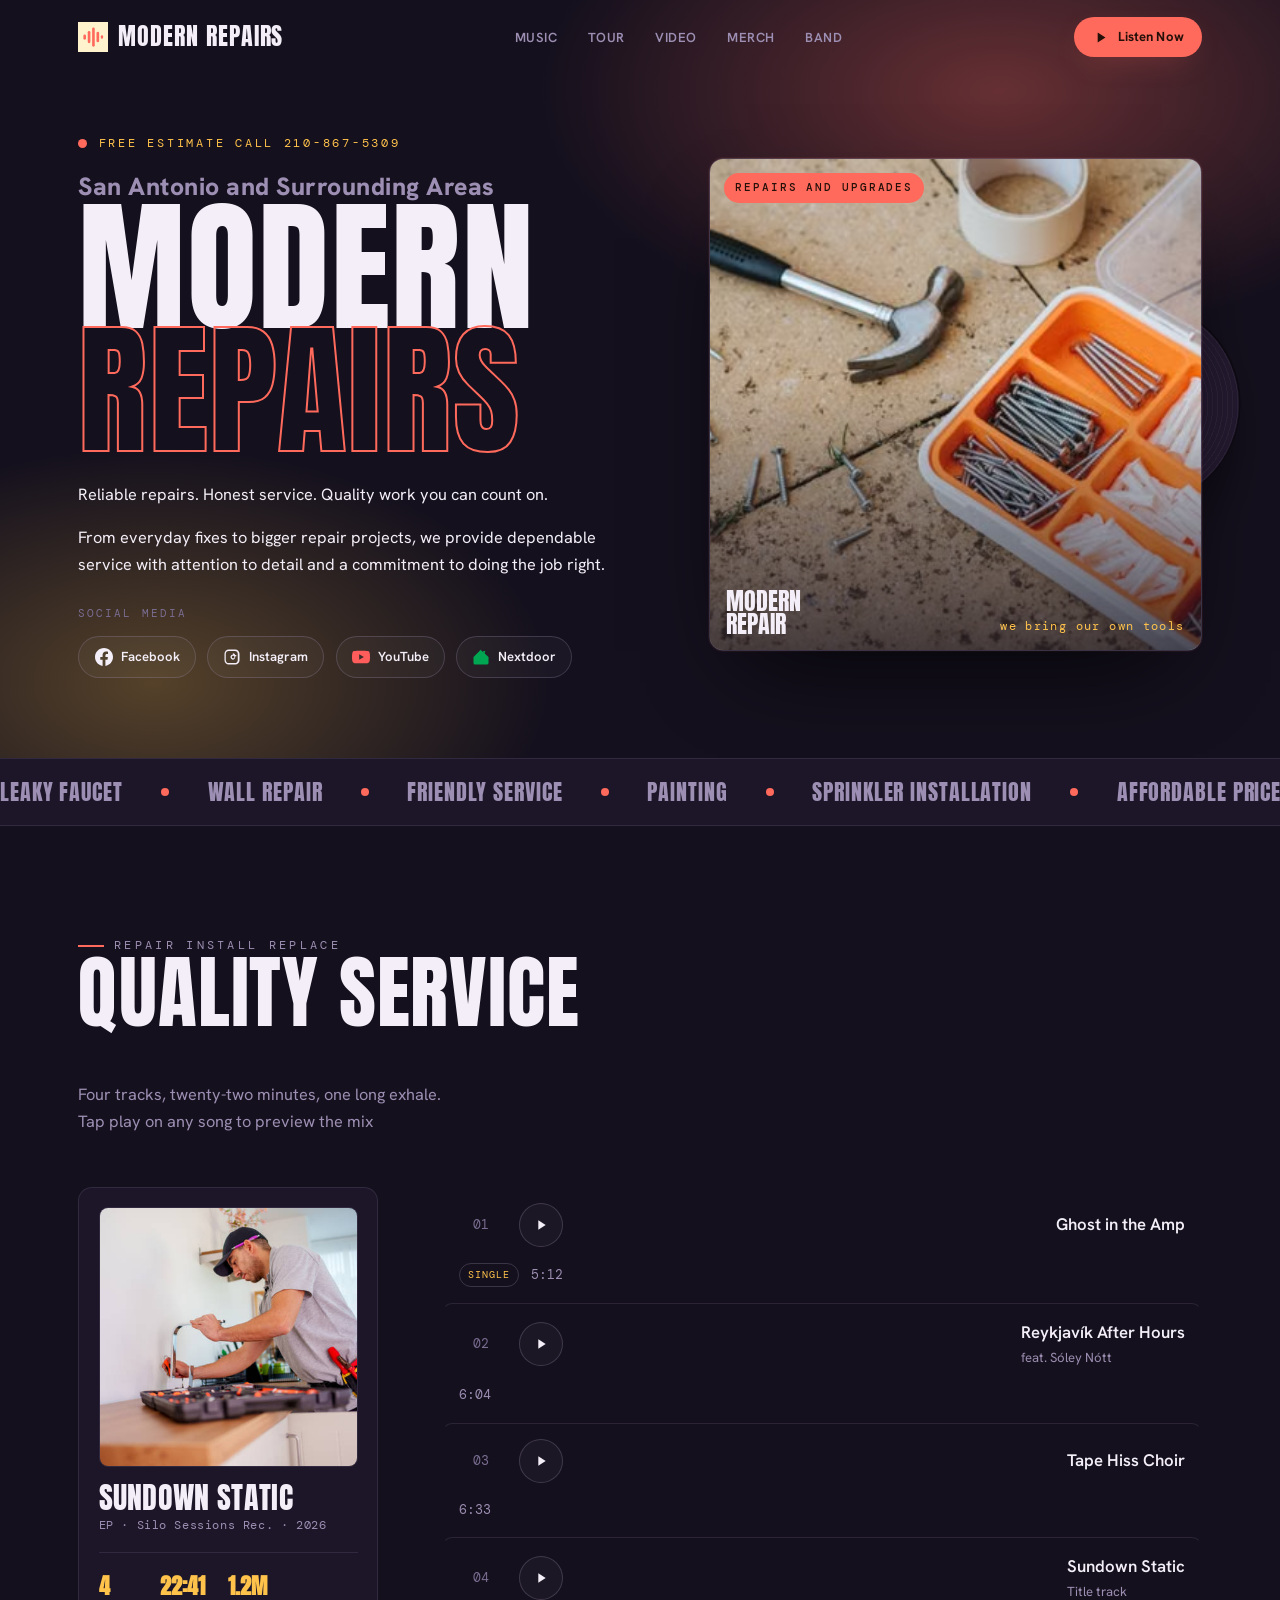
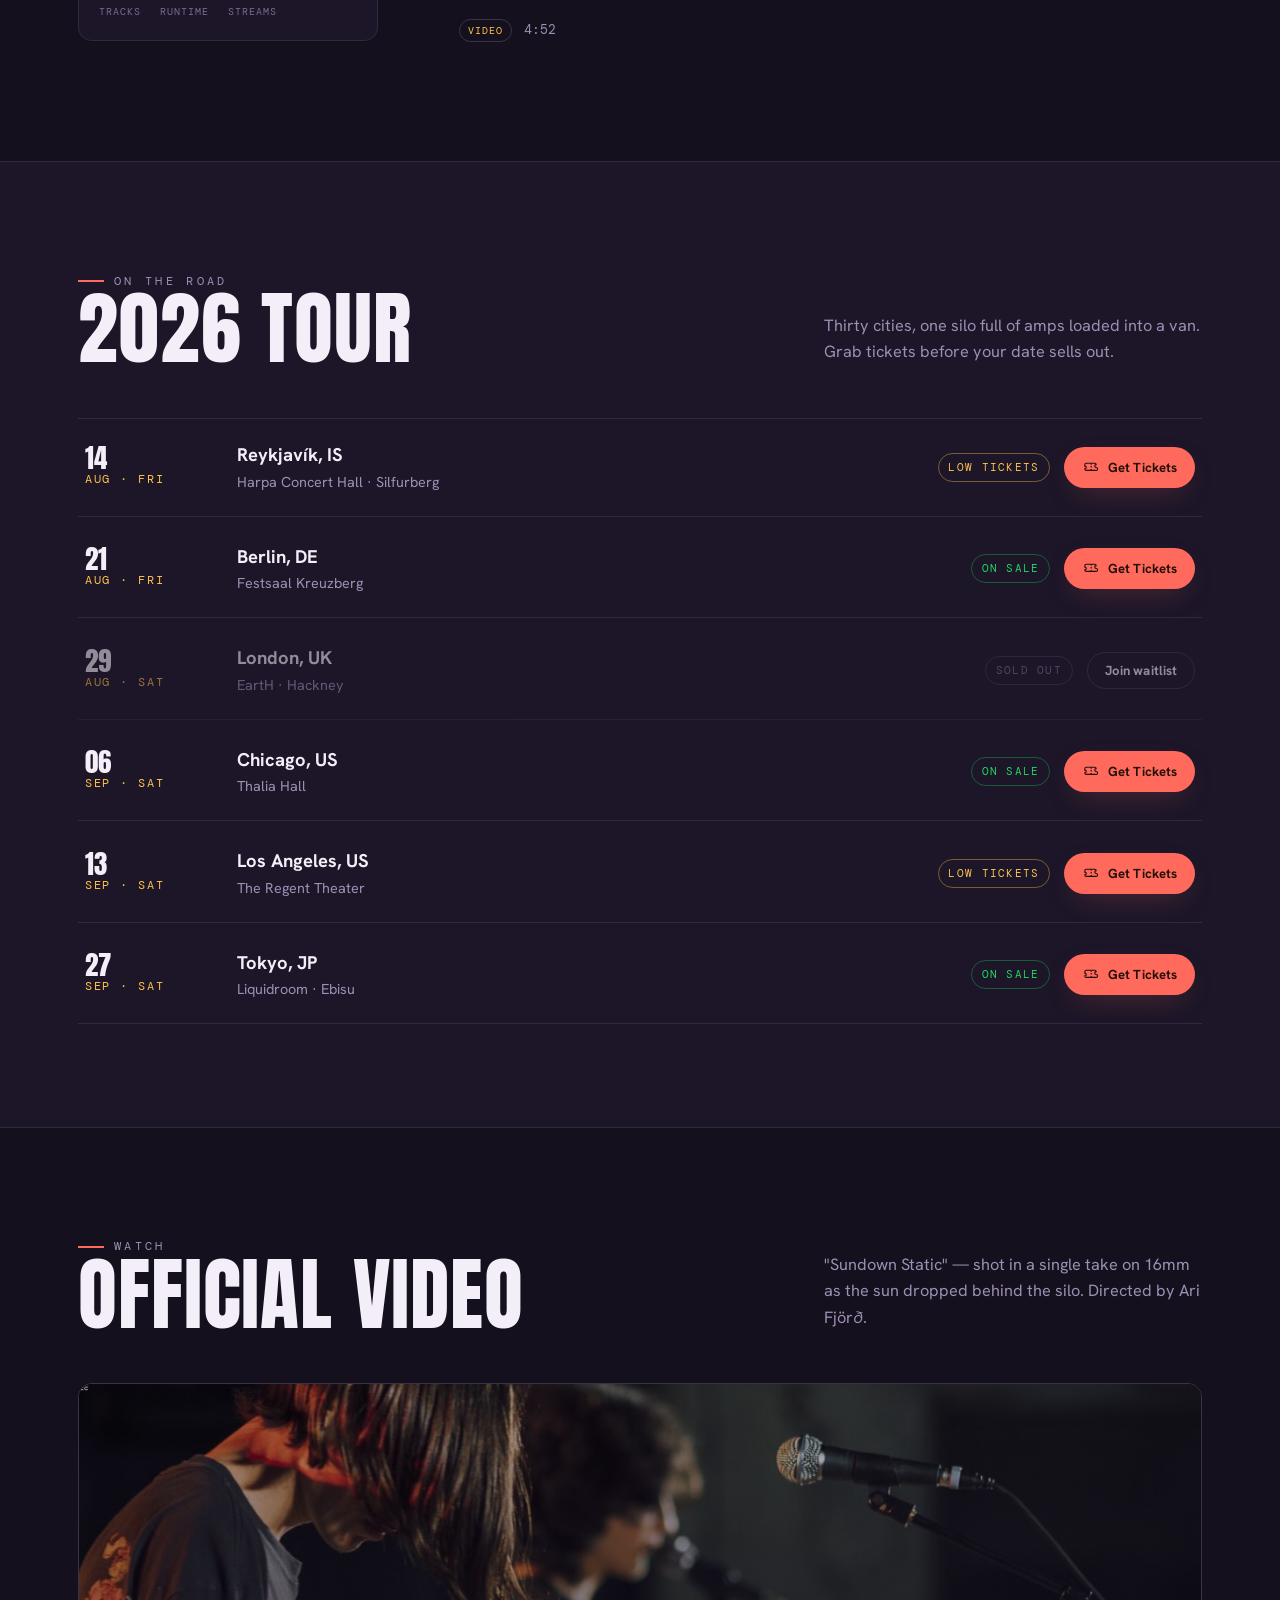
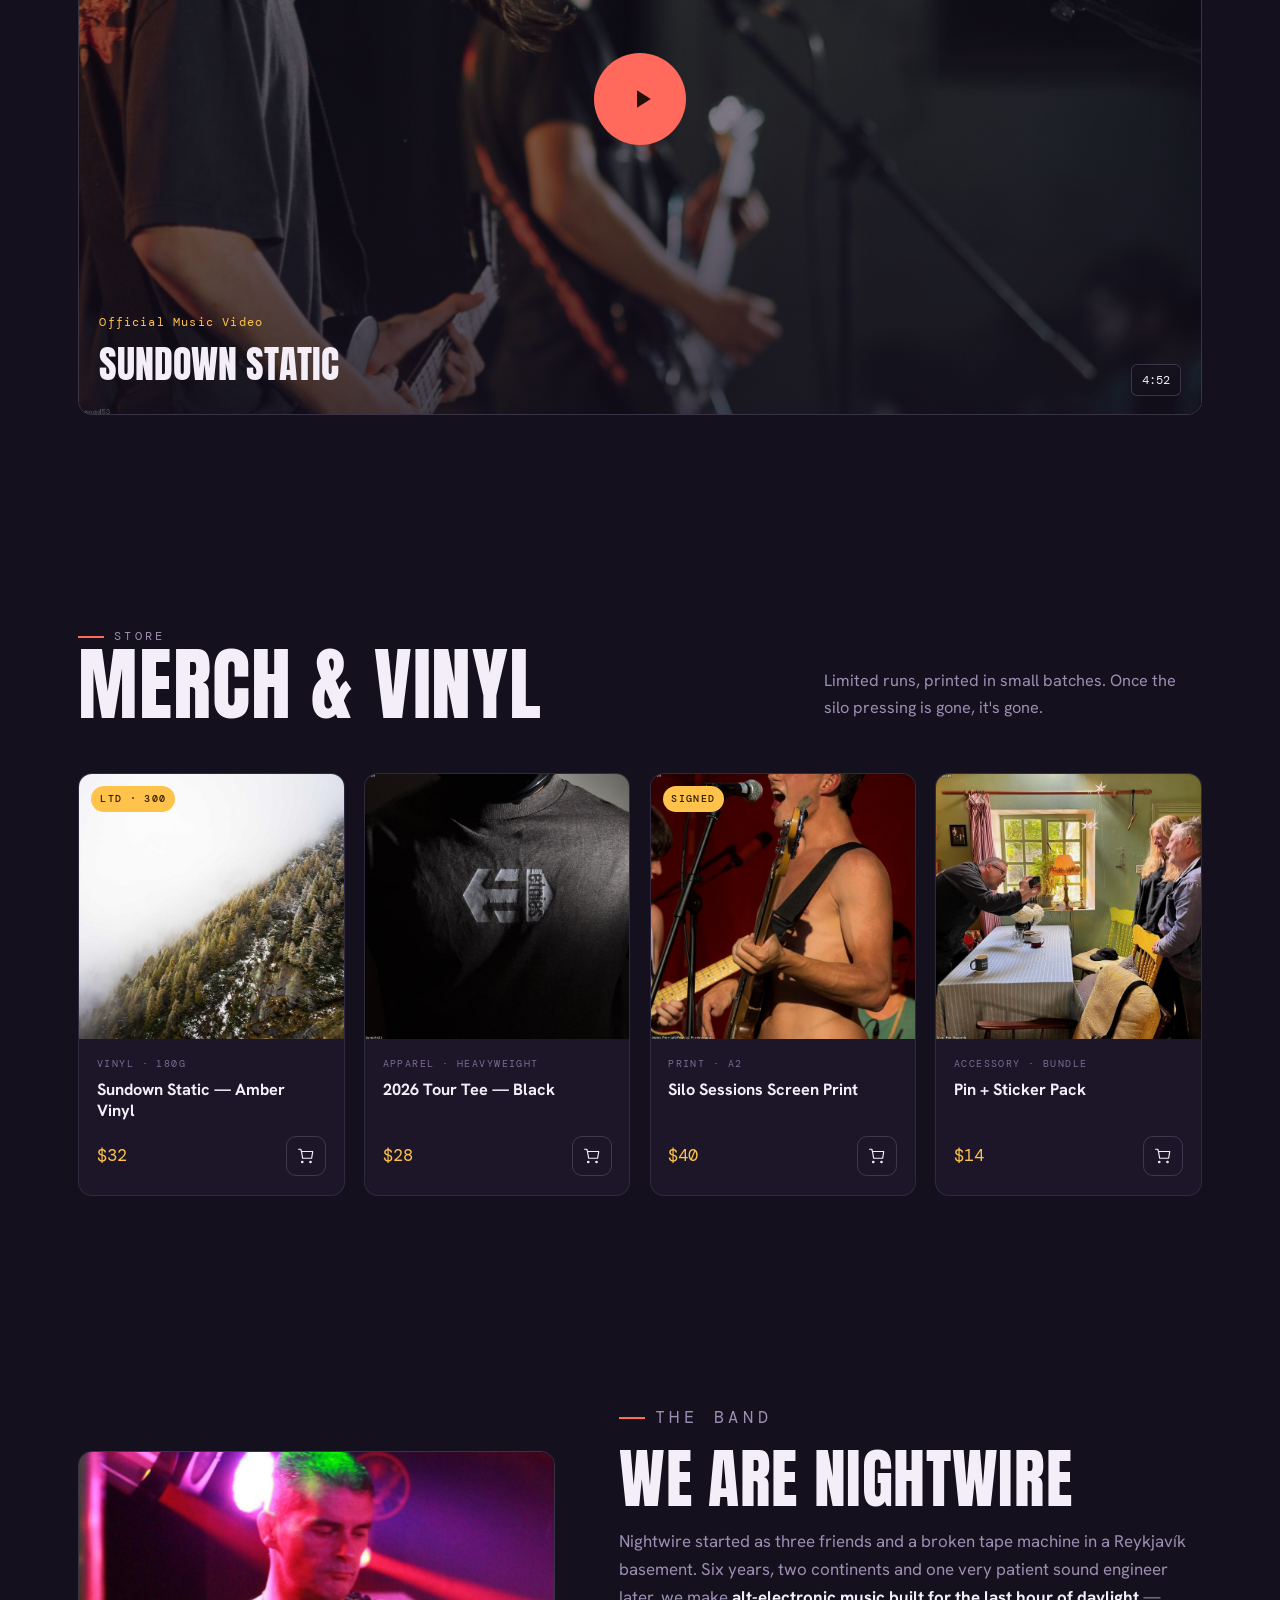
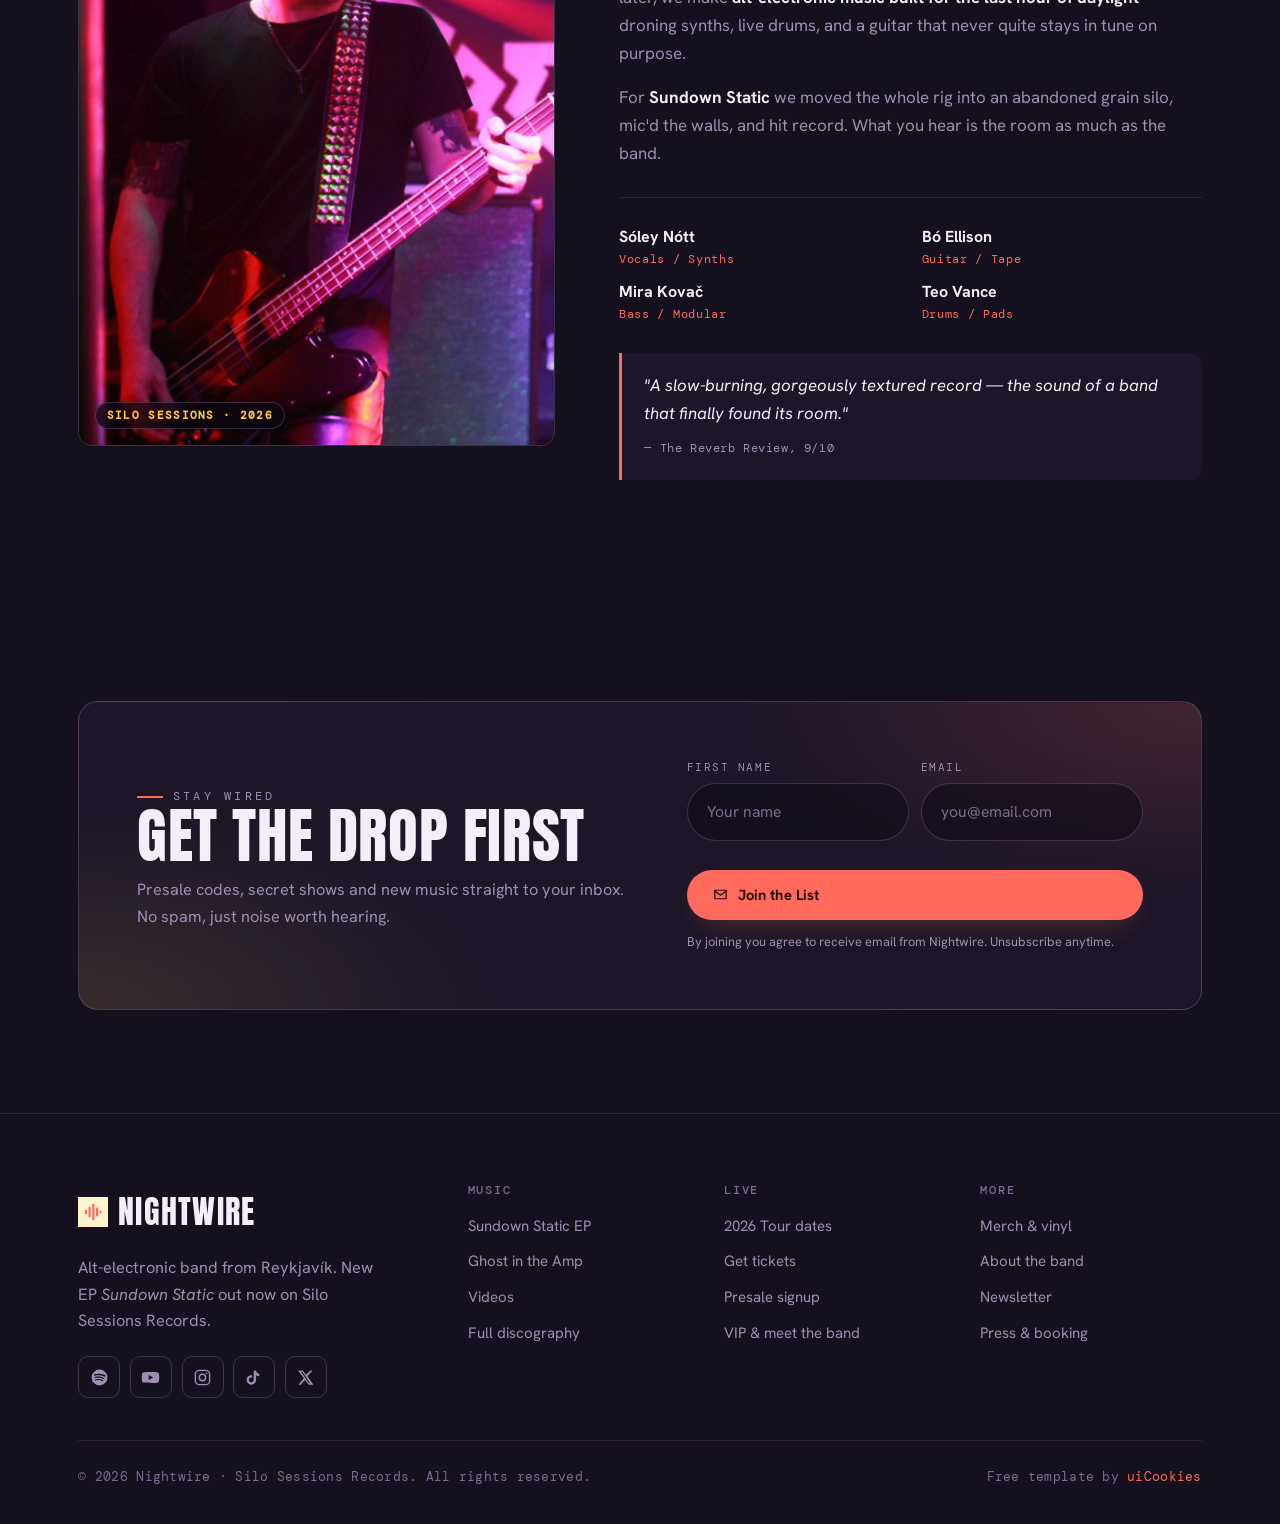
==== site2/index.html @ e7ba1b79 "update1" ====
<!DOCTYPE html>
<html lang="en">
<head>

<!-- Google tag (gtag.js) -->
<script async src="https://www.googletagmanager.com/gtag/js?id=G-JLEEX858J9"></script>
<script>
  window.dataLayer = window.dataLayer || [];
  function gtag(){dataLayer.push(arguments);}
  gtag('js', new Date());

  gtag('config', 'G-JLEEX858J9');
</script>

  <meta charset="UTF-8">
  <meta name="viewport" content="width=device-width, initial-scale=1.0">
  <title>Modern Repairs</title>
  <meta name="description" content="Amplify is the official site of alt-electronic band Nightwire — new single Sundown Static out now, 2026 world tour dates, music videos, vinyl and merch.">

  <!-- Google Fonts: Anton (poster display) + Hanken Grotesk (body) + DM Mono (tracklist) -->
  <link rel="preconnect" href="https://fonts.googleapis.com">
  <link rel="preconnect" href="https://fonts.gstatic.com" crossorigin>
  <link href="https://fonts.googleapis.com/css2?family=Anton&family=DM+Mono:wght@400;500&family=Hanken+Grotesk:wght@400;500;600;700;800&display=swap" rel="stylesheet">

  <link rel="stylesheet" href="css/vendor/bootstrap.min.css">
  <link rel="stylesheet" href="css/style.css">
</head>
<body>

  <a class="skip-link" href="#main">Skip to content</a>

  <!-- ============================================================ HEADER -->
  <header class="site-header" id="top">
    <div class="wrap">
      <nav class="nav" aria-label="Primary">
        <a class="brand" href="#top" aria-label="Amplify — Nightwire home">
          <svg class="mark" viewBox="0 0 24 24" fill="none" aria-hidden="true">
            <rect x="1"  y="9"  width="3" height="6"  rx="1.5" fill="currentColor"/>
            <rect x="6"  y="5"  width="3" height="14" rx="1.5" fill="currentColor"/>
            <rect x="11" y="1"  width="3" height="22" rx="1.5" fill="currentColor"/>
            <rect x="16" y="6"  width="3" height="12" rx="1.5" fill="currentColor"/>
            <rect x="21" y="10" width="2.5" height="4" rx="1.25" fill="currentColor"/>
          </svg>
          Modern Repairs
        </a>

        <button class="nav-toggle" id="navToggle" aria-label="Toggle menu" aria-expanded="false" aria-controls="navPanel">
          <svg class="ic-open" viewBox="0 0 24 24" fill="none" aria-hidden="true"><path d="M3 6h18M3 12h18M3 18h18" stroke="currentColor" stroke-width="2" stroke-linecap="round"/></svg>
          <svg class="ic-close" viewBox="0 0 24 24" fill="none" aria-hidden="true"><path d="M5 5l14 14M19 5L5 19" stroke="currentColor" stroke-width="2" stroke-linecap="round"/></svg>
        </button>

        <div class="nav-panel" id="navPanel">
          <ul class="nav-links">
            <li><a href="#music">Music</a></li>
            <li><a href="#tour">Tour</a></li>
            <li><a href="#video">Video</a></li>
            <li><a href="#merch">Merch</a></li>
            <li><a href="#about">Band</a></li>
          </ul>
          <div class="nav-cta">
            <a class="btn-amp btn-sm" href="#music">
              <svg viewBox="0 0 24 24" fill="none" aria-hidden="true"><path d="M8 5v14l11-7z" fill="currentColor"/></svg>
              Listen Now
            </a>
          </div>
        </div>
      </nav>
    </div>
  </header>

  <main id="main">

    <!-- ============================================================ HERO -->
    <section class="hero" aria-labelledby="hero-h1">
      <div class="wrap">
        <div class="hero-grid">
          <div class="hero-copy">
            <p class="hero-tag"><span class="pulse" aria-hidden="true"></span>free estimate call 210-867-5309</p>
            <h1 id="hero-h1">
              <span class="thin">San Antonio and Surrounding Areas</span>
              Modern <em>Repairs</em>
            </h1>
            <p class="hero-lede">
              
            <p>Reliable repairs. Honest service. Quality work you can count on.</p>
            <P>From everyday fixes to bigger repair projects, we provide dependable service with attention to detail and a commitment to doing the job right.</P>
            <div class="stream-row">
              <span class="stream-label">Social Media</span>
              <a class="stream" href="https://facebook.com" aria-label="Visit our Facebook page">
                <svg class="s-facebook" viewBox="0 0 24 24" fill="currentColor" aria-hidden="true"><path d="M24 12.073c0-6.627-5.373-12-12-12s-12 5.373-12 12c0 5.99 4.388 10.954 10.125 11.854v-8.385H7.078v-3.47h3.047V9.43c0-3.007 1.792-4.669 4.533-4.669 1.312 0 2.686.235 2.686.235v2.953H15.83c-1.491 0-1.956.925-1.956 1.874v2.25h3.328l-.532 3.47h-2.796v8.385C19.612 23.027 24 18.062 24 12.073z"/></svg>
                Facebook
              </a>
              <a class="stream" href="https://instagram.com" aria-label="Visit our Instagram profile">
                <svg class="s-instagram" viewBox="0 0 24 24" fill="currentColor" aria-hidden="true"><path d="M7.8 2h8.4C19.4 2 22 4.6 22 7.8v8.4c0 3.2-2.6 5.8-5.8 5.8H7.8C4.6 22 2 19.4 2 16.2V7.8C2 4.6 4.6 2 7.8 2m-.3 2c-2.1 0-3.8 1.7-3.8 3.8v8.4c0 2.1 1.7 3.8 3.8 3.8h8.4c2.1 0 3.8-1.7 3.8-3.8V7.8c0-2.1-1.7-3.8-3.8-3.8H7.5m5.5 3c1.9 0 3.5 1.6 3.5 3.5S15.4 15.5 13.5 15.5 10 13.9 10 12s1.6-3.5 3.5-3.5m0 1.8c-.9 0-1.7.8-1.7 1.7s.8 1.7 1.7 1.7 1.7-.8 1.7-1.7-.8-1.7-1.7-1.7m3.6-1c.5 0 .9.4.9.9s-.4.9-.9.9-.9-.4-.9-.9.4-.9.9-.9z"/></svg>
                Instagram
              </a>
              <a class="stream" href="https://youtube.com" aria-label="Visit our YouTube channel">
                <svg class="s-youtube" viewBox="0 0 24 24" fill="currentColor" aria-hidden="true"><path d="M23.498 6.186a3.016 3.016 0 0 0-2.122-2.136C19.505 3.545 12 3.545 12 3.545s-7.505 0-9.377.505A3.017 3.017 0 0 0 .502 6.186C0 8.07 0 12 0 12s0 3.93.502 5.814a3.016 3.016 0 0 0 2.122 2.136c1.871.505 9.376.505 9.376.505s7.505 0 9.377-.505a3.015 3.015 0 0 0 2.122-2.136C24 15.93 24 12 24 12s0-3.93-.502-5.814zM9.545 15.568V8.432L15.818 12l-6.273 3.568z"/></svg>
                YouTube
              </a>
              <a class="stream" href="https://www.nextdoor.com" aria-label="Visit our Nextdoor page">
                <svg class="s-nextdoor" viewBox="0 0 24 24" fill="#00A651" aria-hidden="true"><path d="M3 13v7a2 2 0 0 0 2 2h14a2 2 0 0 0 2-2v-7l-9-7-9 7zm9-11L2 12v8a2 2 0 0 0 2 2h16a2 2 0 0 0 2-2v-8l-10-9z"/><rect x="15" y="5" width="2" height="4" fill="#00A651"/><rect x="15" y="4" width="2.5" height="1.5" fill="#00A651"/></svg>
                Nextdoor
              </a>
            </div>
          </div>

          <div class="hero-art reveal">
            <div class="vinyl" aria-hidden="true"></div>
            <figure class="cover" style="margin:0">
              <span class="cover-badge">Repairs and Upgrades</span>
              
              <img src="img/img1.avif" alt="image1">
              
              <!--
              <img src="img/album.jpg" alt="Sundown Static EP cover — a grainy long-exposure of stage lights bleeding into dusk">
              -->
              <figcaption class="cover-meta">
                <span class="ct">Modern<br>Repair</span>
                <span class="cn">we bring our own tools</span>
              </figcaption>
            </figure>
          </div>
        </div>
      </div>
    </section>

    <!-- ============================================================ MARQUEE -->
    <div class="marquee" aria-hidden="true">
      <div class="marquee-track">
        <span>Leaky Faucet</span><span>Wall Repair</span><span>Friendly Service</span><span>Painting</span><span>Sprinkler Installation</span><span>Affordable Prices</span><span>Toilet Replacement</span><span>Washer & Drier Installation</span><span>Window Replacement</span><span>Driveway Powerwash</span>
        <span>Leaky Faucet</span><span>Wall Repair</span><span>Friendly Service</span><span>Painting</span><span>Sprinkler Installation</span><span>Affordable Prices</span><span>Toilet Replacement</span><span>Washer & Drier Installation</span><span>Window Replacement</span><span>Driveway Powerwash</span>
      </div>
    </div>

    <!-- ============================================================ MUSIC / TRACKLIST -->
    <section class="section" id="music" aria-labelledby="music-h2">
      <div class="wrap">
        <div class="sec-head reveal">
          <div>
            <p class="eyebrow">repair install replace </p>
            <h2 id="music-h2">quality service</h2>
          </div>
        </div>
        <div class="sec-head reveal">
          <p>Four tracks, twenty-two minutes, one long exhale. Tap play on any song to preview the mix</p>
        </div>

        <div class="tracks-layout">
          <aside class="record-card reveal">
            <div class="rc-cover">
              <img src="img/hm_01.jpg" alt="Sundown Static EP artwork">
            </div>
            <div class="rc-body">
              <h3>Sundown Static</h3>
              <p class="rc-meta">EP · Silo Sessions Rec. · 2026</p>
            </div>
            <div class="rc-stats">
              <div><b>4</b><small>Tracks</small></div>
              <div><b>22:41</b><small>Runtime</small></div>
              <div><b>1.2M</b><small>Streams</small></div>
            </div>
          </aside>

          <ol class="tracklist reveal d1" aria-label="Sundown Static tracklist">
            <li class="track" data-track>
              <span class="track-lead">
                <span class="track-index">01</span>
                <span class="eq" aria-hidden="true"><span></span><span></span><span></span><span></span></span>
              </span>
              <button class="track-play" aria-label="Play Ghost in the Amp" aria-pressed="false">
                <svg class="ic-play" viewBox="0 0 24 24" fill="none" aria-hidden="true"><path d="M8 5v14l11-7z" fill="currentColor"/></svg>
                <svg class="ic-pause" viewBox="0 0 24 24" fill="none" aria-hidden="true"><rect x="6" y="5" width="4" height="14" rx="1" fill="currentColor"/><rect x="14" y="5" width="4" height="14" rx="1" fill="currentColor"/></svg>
              </button>
              <span class="track-title">Ghost in the Amp</span>
              <span class="track-time"><span class="tag">Single</span> 5:12</span>
            </li>

            <li class="track" data-track>
              <span class="track-lead">
                <span class="track-index">02</span>
                <span class="eq" aria-hidden="true"><span></span><span></span><span></span><span></span></span>
              </span>
              <button class="track-play" aria-label="Play Reykjavík After Hours" aria-pressed="false">
                <svg class="ic-play" viewBox="0 0 24 24" fill="none" aria-hidden="true"><path d="M8 5v14l11-7z" fill="currentColor"/></svg>
                <svg class="ic-pause" viewBox="0 0 24 24" fill="none" aria-hidden="true"><rect x="6" y="5" width="4" height="14" rx="1" fill="currentColor"/><rect x="14" y="5" width="4" height="14" rx="1" fill="currentColor"/></svg>
              </button>
              <span class="track-title">Reykjavík After Hours <small>feat. Sóley Nótt</small></span>
              <span class="track-time">6:04</span>
            </li>

            <li class="track" data-track>
              <span class="track-lead">
                <span class="track-index">03</span>
                <span class="eq" aria-hidden="true"><span></span><span></span><span></span><span></span></span>
              </span>
              <button class="track-play" aria-label="Play Tape Hiss Choir" aria-pressed="false">
                <svg class="ic-play" viewBox="0 0 24 24" fill="none" aria-hidden="true"><path d="M8 5v14l11-7z" fill="currentColor"/></svg>
                <svg class="ic-pause" viewBox="0 0 24 24" fill="none" aria-hidden="true"><rect x="6" y="5" width="4" height="14" rx="1" fill="currentColor"/><rect x="14" y="5" width="4" height="14" rx="1" fill="currentColor"/></svg>
              </button>
              <span class="track-title">Tape Hiss Choir</span>
              <span class="track-time">6:33</span>
            </li>

            <li class="track" data-track>
              <span class="track-lead">
                <span class="track-index">04</span>
                <span class="eq" aria-hidden="true"><span></span><span></span><span></span><span></span></span>
              </span>
              <button class="track-play" aria-label="Play Sundown Static, title track" aria-pressed="false">
                <svg class="ic-play" viewBox="0 0 24 24" fill="none" aria-hidden="true"><path d="M8 5v14l11-7z" fill="currentColor"/></svg>
                <svg class="ic-pause" viewBox="0 0 24 24" fill="none" aria-hidden="true"><rect x="6" y="5" width="4" height="14" rx="1" fill="currentColor"/><rect x="14" y="5" width="4" height="14" rx="1" fill="currentColor"/></svg>
              </button>
              <span class="track-title">Sundown Static <small>Title track</small></span>
              <span class="track-time"><span class="tag">Video</span> 4:52</span>
            </li>
          </ol>
        </div>
      </div>
    </section>

    <!-- ============================================================ TOUR -->
    <section class="section tour" id="tour" aria-labelledby="tour-h2">
      <div class="wrap">
        <div class="sec-head reveal">
          <div>
            <p class="eyebrow">On the road</p>
            <h2 id="tour-h2">2026 Tour</h2>
          </div>
          <p>Thirty cities, one silo full of amps loaded into a van. Grab tickets before your date sells out.</p>
        </div>

        <div class="tour-list reveal d1">
          <div class="tour-row">
            <div class="tour-date"><span class="d-day">14</span><span class="d-mo">Aug · Fri</span></div>
            <div class="tour-place"><div class="p-city">Reykjavík, IS</div><div class="p-venue">Harpa Concert Hall · Silfurberg</div></div>
            <div class="tour-cta"><span class="tour-status low">Low tickets</span><a class="btn-amp btn-sm" href="#tour"><svg viewBox="0 0 24 24" fill="none" aria-hidden="true"><path d="M4 8a2 2 0 012-2h12a2 2 0 012 2 2 2 0 000 4 2 2 0 010 4H6a2 2 0 01-2-2 2 2 0 000-4z" stroke="currentColor" stroke-width="1.6"/><path d="M13 6v12" stroke="currentColor" stroke-width="1.6" stroke-dasharray="2 2"/></svg>Get Tickets</a></div>
          </div>

          <div class="tour-row">
            <div class="tour-date"><span class="d-day">21</span><span class="d-mo">Aug · Fri</span></div>
            <div class="tour-place"><div class="p-city">Berlin, DE</div><div class="p-venue">Festsaal Kreuzberg</div></div>
            <div class="tour-cta"><span class="tour-status onsale">On sale</span><a class="btn-amp btn-sm" href="#tour"><svg viewBox="0 0 24 24" fill="none" aria-hidden="true"><path d="M4 8a2 2 0 012-2h12a2 2 0 012 2 2 2 0 000 4 2 2 0 010 4H6a2 2 0 01-2-2 2 2 0 000-4z" stroke="currentColor" stroke-width="1.6"/><path d="M13 6v12" stroke="currentColor" stroke-width="1.6" stroke-dasharray="2 2"/></svg>Get Tickets</a></div>
          </div>

          <div class="tour-row is-sold">
            <div class="tour-date"><span class="d-day">29</span><span class="d-mo">Aug · Sat</span></div>
            <div class="tour-place"><div class="p-city">London, UK</div><div class="p-venue">EartH · Hackney</div></div>
            <div class="tour-cta"><span class="tour-status sold">Sold out</span><a class="btn-ghost btn-amp btn-sm" href="#signup">Join waitlist</a></div>
          </div>

          <div class="tour-row">
            <div class="tour-date"><span class="d-day">06</span><span class="d-mo">Sep · Sat</span></div>
            <div class="tour-place"><div class="p-city">Chicago, US</div><div class="p-venue">Thalia Hall</div></div>
            <div class="tour-cta"><span class="tour-status onsale">On sale</span><a class="btn-amp btn-sm" href="#tour"><svg viewBox="0 0 24 24" fill="none" aria-hidden="true"><path d="M4 8a2 2 0 012-2h12a2 2 0 012 2 2 2 0 000 4 2 2 0 010 4H6a2 2 0 01-2-2 2 2 0 000-4z" stroke="currentColor" stroke-width="1.6"/><path d="M13 6v12" stroke="currentColor" stroke-width="1.6" stroke-dasharray="2 2"/></svg>Get Tickets</a></div>
          </div>

          <div class="tour-row">
            <div class="tour-date"><span class="d-day">13</span><span class="d-mo">Sep · Sat</span></div>
            <div class="tour-place"><div class="p-city">Los Angeles, US</div><div class="p-venue">The Regent Theater</div></div>
            <div class="tour-cta"><span class="tour-status low">Low tickets</span><a class="btn-amp btn-sm" href="#tour"><svg viewBox="0 0 24 24" fill="none" aria-hidden="true"><path d="M4 8a2 2 0 012-2h12a2 2 0 012 2 2 2 0 000 4 2 2 0 010 4H6a2 2 0 01-2-2 2 2 0 000-4z" stroke="currentColor" stroke-width="1.6"/><path d="M13 6v12" stroke="currentColor" stroke-width="1.6" stroke-dasharray="2 2"/></svg>Get Tickets</a></div>
          </div>

          <div class="tour-row">
            <div class="tour-date"><span class="d-day">27</span><span class="d-mo">Sep · Sat</span></div>
            <div class="tour-place"><div class="p-city">Tokyo, JP</div><div class="p-venue">Liquidroom · Ebisu</div></div>
            <div class="tour-cta"><span class="tour-status onsale">On sale</span><a class="btn-amp btn-sm" href="#tour"><svg viewBox="0 0 24 24" fill="none" aria-hidden="true"><path d="M4 8a2 2 0 012-2h12a2 2 0 012 2 2 2 0 000 4 2 2 0 010 4H6a2 2 0 01-2-2 2 2 0 000-4z" stroke="currentColor" stroke-width="1.6"/><path d="M13 6v12" stroke="currentColor" stroke-width="1.6" stroke-dasharray="2 2"/></svg>Get Tickets</a></div>
          </div>
        </div>
      </div>
    </section>

    <!-- ============================================================ VIDEO -->
    <section class="section" id="video" aria-labelledby="video-h2">
      <div class="wrap">
        <div class="sec-head reveal">
          <div>
            <p class="eyebrow">Watch</p>
            <h2 id="video-h2">Official Video</h2>
          </div>
          <p>"Sundown Static" — shot in a single take on 16mm as the sun dropped behind the silo. Directed by Ari Fjörð.</p>
        </div>

        <div class="video-feature reveal d1">
          <div class="video-stage" id="videoStage" role="button" tabindex="0" aria-label="Play the Sundown Static official music video">
            <img src="img/video.jpg" alt="Still from the Sundown Static music video — the band silhouetted against banks of stage lights at dusk">
            <button class="video-play" id="videoPlay" aria-label="Play video">
              <svg viewBox="0 0 24 24" fill="none" aria-hidden="true"><path d="M8 5v14l11-7z" fill="currentColor"/></svg>
            </button>
            <div class="video-caption">
              <div>
                <div class="vc-sub">Official Music Video</div>
                <div class="vc-title">Sundown Static</div>
              </div>
              <span class="video-runtime">4:52</span>
            </div>
            <div class="video-live-bar" aria-hidden="true">
              <span class="lb-eq"><span></span><span></span><span></span><span></span></span>
              <span class="lb-title">Now playing — Sundown Static</span>
              <span class="lb-progress"><i></i></span>
              <span class="lb-time">3:19 / 4:52</span>
            </div>
          </div>
        </div>
      </div>
    </section>

    <!-- ============================================================ MERCH -->
    <section class="section" id="merch" aria-labelledby="merch-h2">
      <div class="wrap">
        <div class="sec-head reveal">
          <div>
            <p class="eyebrow">Store</p>
            <h2 id="merch-h2">Merch &amp; Vinyl</h2>
          </div>
          <p>Limited runs, printed in small batches. Once the silo pressing is gone, it's gone.</p>
        </div>

        <div class="merch-grid">
          <article class="merch-card reveal">
            <div class="merch-media">
              <span class="merch-flag">Ltd · 300</span>
              <img src="img/m1.jpg" alt="Sundown Static translucent amber vinyl LP in its sleeve">
            </div>
            <div class="merch-body">
              <span class="merch-cat">Vinyl · 180g</span>
              <span class="merch-name">Sundown Static — Amber Vinyl</span>
              <div class="merch-foot">
                <span class="merch-price">$32</span>
                <button class="merch-add" aria-label="Add Amber Vinyl to cart">
                  <svg viewBox="0 0 24 24" fill="none" aria-hidden="true"><path d="M6 6h15l-1.5 9h-12L6 6zm0 0L5 3H2m5 18a1 1 0 100-2 1 1 0 000 2zm11 0a1 1 0 100-2 1 1 0 000 2z" stroke="currentColor" stroke-width="1.6" stroke-linecap="round" stroke-linejoin="round"/></svg>
                </button>
              </div>
            </div>
          </article>

          <article class="merch-card reveal d1">
            <div class="merch-media">
              <img src="img/m2.jpg" alt="Black tour tee with the Nightwire equalizer logo printed across the chest">
            </div>
            <div class="merch-body">
              <span class="merch-cat">Apparel · Heavyweight</span>
              <span class="merch-name">2026 Tour Tee — Black</span>
              <div class="merch-foot">
                <span class="merch-price">$28</span>
                <button class="merch-add" aria-label="Add Tour Tee to cart">
                  <svg viewBox="0 0 24 24" fill="none" aria-hidden="true"><path d="M6 6h15l-1.5 9h-12L6 6zm0 0L5 3H2m5 18a1 1 0 100-2 1 1 0 000 2zm11 0a1 1 0 100-2 1 1 0 000 2z" stroke="currentColor" stroke-width="1.6" stroke-linecap="round" stroke-linejoin="round"/></svg>
                </button>
              </div>
            </div>
          </article>

          <article class="merch-card reveal d2">
            <div class="merch-media">
              <span class="merch-flag">Signed</span>
              <img src="img/m3.jpg" alt="Set-list poster hand-signed by the band, screen printed in coral and amber">
            </div>
            <div class="merch-body">
              <span class="merch-cat">Print · A2</span>
              <span class="merch-name">Silo Sessions Screen Print</span>
              <div class="merch-foot">
                <span class="merch-price">$40</span>
                <button class="merch-add" aria-label="Add Screen Print to cart">
                  <svg viewBox="0 0 24 24" fill="none" aria-hidden="true"><path d="M6 6h15l-1.5 9h-12L6 6zm0 0L5 3H2m5 18a1 1 0 100-2 1 1 0 000 2zm11 0a1 1 0 100-2 1 1 0 000 2z" stroke="currentColor" stroke-width="1.6" stroke-linecap="round" stroke-linejoin="round"/></svg>
                </button>
              </div>
            </div>
          </article>

          <article class="merch-card reveal d3">
            <div class="merch-media">
              <img src="img/m4.jpg" alt="Enamel pin and sticker pack featuring the Sundown Static artwork">
            </div>
            <div class="merch-body">
              <span class="merch-cat">Accessory · Bundle</span>
              <span class="merch-name">Pin + Sticker Pack</span>
              <div class="merch-foot">
                <span class="merch-price">$14</span>
                <button class="merch-add" aria-label="Add Pin and Sticker Pack to cart">
                  <svg viewBox="0 0 24 24" fill="none" aria-hidden="true"><path d="M6 6h15l-1.5 9h-12L6 6zm0 0L5 3H2m5 18a1 1 0 100-2 1 1 0 000 2zm11 0a1 1 0 100-2 1 1 0 000 2z" stroke="currentColor" stroke-width="1.6" stroke-linecap="round" stroke-linejoin="round"/></svg>
                </button>
              </div>
            </div>
          </article>
        </div>
      </div>
    </section>

    <!-- ============================================================ ABOUT -->
    <section class="section" id="about" aria-labelledby="about-h2">
      <div class="wrap">
        <div class="about-grid">
          <div class="about-photo reveal">
            <img src="img/about.jpg" alt="Nightwire on stage, guitarist and synth player lit by low amber footlights">
            <span class="badge">Silo Sessions · 2026</span>
          </div>
          <div class="about-copy reveal d1">
            <p class="eyebrow">The band</p>
            <h2 id="about-h2">We Are Nightwire</h2>
            <p>Nightwire started as three friends and a broken tape machine in a Reykjavík basement. Six years, two continents and one very patient sound engineer later, we make <strong>alt-electronic music built for the last hour of daylight</strong> — droning synths, live drums, and a guitar that never quite stays in tune on purpose.</p>
            <p>For <strong>Sundown Static</strong> we moved the whole rig into an abandoned grain silo, mic'd the walls, and hit record. What you hear is the room as much as the band.</p>

            <div class="members">
              <div class="member"><b>Sóley Nótt</b><small>Vocals / Synths</small></div>
              <div class="member"><b>Bó Ellison</b><small>Guitar / Tape</small></div>
              <div class="member"><b>Mira Kovač</b><small>Bass / Modular</small></div>
              <div class="member"><b>Teo Vance</b><small>Drums / Pads</small></div>
            </div>

            <blockquote class="about-quote">
              <p>"A slow-burning, gorgeously textured record — the sound of a band that finally found its room."</p>
              <cite>— The Reverb Review, 9/10</cite>
            </blockquote>
          </div>
        </div>
      </div>
    </section>

    <!-- ============================================================ NEWSLETTER -->
    <section class="section signup" id="signup" aria-labelledby="signup-h2">
      <div class="wrap">
        <div class="panel reveal">
          <div class="signup-intro">
            <p class="eyebrow">Stay wired</p>
            <h2 id="signup-h2">Get the Drop First</h2>
            <p>Presale codes, secret shows and new music straight to your inbox. No spam, just noise worth hearing.</p>
          </div>

          <form class="signup-form" id="signupForm" novalidate>
            <div class="form-row">
              <div class="field">
                <label for="su-name">First name</label>
                <input type="text" id="su-name" name="name" placeholder="Your name" autocomplete="given-name" required>
                <span class="err" data-err="name"></span>
              </div>
              <div class="field">
                <label for="su-email">Email</label>
                <input type="email" id="su-email" name="email" placeholder="you@email.com" autocomplete="email" required>
                <span class="err" data-err="email"></span>
              </div>
            </div>
            <button class="btn-amp" type="submit">
              <svg viewBox="0 0 24 24" fill="none" aria-hidden="true"><path d="M4 6h16v12H4z" stroke="currentColor" stroke-width="1.7"/><path d="M4 7l8 6 8-6" stroke="currentColor" stroke-width="1.7" stroke-linecap="round" stroke-linejoin="round"/></svg>
              Join the List
            </button>
            <p class="form-ok" id="signupOk">
              <svg viewBox="0 0 24 24" fill="none" aria-hidden="true"><path d="M5 13l4 4L19 7" stroke="currentColor" stroke-width="2.4" stroke-linecap="round" stroke-linejoin="round"/></svg>
              You're on the list — check your inbox to confirm.
            </p>
            <p class="form-note">By joining you agree to receive email from Nightwire. Unsubscribe anytime.</p>
          </form>
        </div>
      </div>
    </section>

  </main>

  <!-- ============================================================ FOOTER -->
  <footer class="site-footer">
    <div class="wrap">
      <div class="footer-grid">
        <div class="footer-brand">
          <a class="brand" href="#top" aria-label="Nightwire home">
            <svg class="mark" viewBox="0 0 24 24" fill="none" aria-hidden="true">
              <rect x="1"  y="9"  width="3" height="6"  rx="1.5" fill="currentColor"/>
              <rect x="6"  y="5"  width="3" height="14" rx="1.5" fill="currentColor"/>
              <rect x="11" y="1"  width="3" height="22" rx="1.5" fill="currentColor"/>
              <rect x="16" y="6"  width="3" height="12" rx="1.5" fill="currentColor"/>
              <rect x="21" y="10" width="2.5" height="4" rx="1.25" fill="currentColor"/>
            </svg>
            Nightwire
          </a>
          <p>Alt-electronic band from Reykjavík. New EP <em>Sundown Static</em> out now on Silo Sessions Records.</p>
          <div class="socials">
            <a href="#music" aria-label="Nightwire on Spotify">
              <svg viewBox="0 0 24 24" fill="currentColor" aria-hidden="true"><path d="M12 2a10 10 0 100 20 10 10 0 000-20zm4.6 14.4a.62.62 0 01-.86.21c-2.35-1.44-5.3-1.76-8.8-.96a.62.62 0 11-.28-1.22c3.83-.87 7.1-.5 9.73 1.11.3.18.39.57.21.86zm1.23-2.74a.78.78 0 01-1.07.26c-2.69-1.65-6.79-2.13-9.97-1.17a.78.78 0 11-.45-1.5c3.63-1.09 8.15-.55 11.24 1.34.37.22.48.7.25 1.07zm.11-2.85C14.83 8.96 9.4 8.78 6.3 9.72a.94.94 0 11-.54-1.8c3.56-1.08 9.56-.87 13.33 1.37a.94.94 0 01-.96 1.61z"/></svg>
            </a>
            <a href="#video" aria-label="Nightwire on YouTube">
              <svg viewBox="0 0 24 24" fill="currentColor" aria-hidden="true"><path d="M23 12s0-3.2-.4-4.7a2.5 2.5 0 00-1.77-1.77C19.34 5.1 12 5.1 12 5.1s-7.34 0-8.83.42A2.5 2.5 0 001.4 7.3C1 8.8 1 12 1 12s0 3.2.4 4.7a2.5 2.5 0 001.77 1.77C4.66 18.9 12 18.9 12 18.9s7.34 0 8.83-.42a2.5 2.5 0 001.77-1.77C23 15.2 23 12 23 12zM9.75 15.02V8.98L15.5 12l-5.75 3.02z"/></svg>
            </a>
            <a href="#top" aria-label="Nightwire on Instagram">
              <svg viewBox="0 0 24 24" fill="none" aria-hidden="true"><rect x="3" y="3" width="18" height="18" rx="5" stroke="currentColor" stroke-width="1.8"/><circle cx="12" cy="12" r="4" stroke="currentColor" stroke-width="1.8"/><circle cx="17.3" cy="6.7" r="1.1" fill="currentColor"/></svg>
            </a>
            <a href="#top" aria-label="Nightwire on TikTok">
              <svg viewBox="0 0 24 24" fill="currentColor" aria-hidden="true"><path d="M14 3c.3 2.3 1.7 4 4 4.3v3c-1.5 0-2.9-.5-4-1.3V15a6 6 0 11-6-6c.3 0 .7 0 1 .1v3.1a3 3 0 102 2.8V3h3z"/></svg>
            </a>
            <a href="#top" aria-label="Nightwire on X">
              <svg viewBox="0 0 24 24" fill="currentColor" aria-hidden="true"><path d="M18.2 3H21l-6.5 7.4L22 21h-6l-4.7-6-5.4 6H3l7-7.9L2.4 3H8.6l4.2 5.6L18.2 3zm-2.1 16h1.6L8 4.8H6.3L16.1 19z"/></svg>
            </a>
          </div>
        </div>

        <div class="footer-col">
          <h4>Music</h4>
          <ul>
            <li><a href="#music">Sundown Static EP</a></li>
            <li><a href="#music">Ghost in the Amp</a></li>
            <li><a href="#video">Videos</a></li>
            <li><a href="#music">Full discography</a></li>
          </ul>
        </div>
        <div class="footer-col">
          <h4>Live</h4>
          <ul>
            <li><a href="#tour">2026 Tour dates</a></li>
            <li><a href="#tour">Get tickets</a></li>
            <li><a href="#signup">Presale signup</a></li>
            <li><a href="#tour">VIP &amp; meet the band</a></li>
          </ul>
        </div>
        <div class="footer-col">
          <h4>More</h4>
          <ul>
            <li><a href="#merch">Merch &amp; vinyl</a></li>
            <li><a href="#about">About the band</a></li>
            <li><a href="#signup">Newsletter</a></li>
            <li><a href="#top">Press &amp; booking</a></li>
          </ul>
        </div>
      </div>

      <div class="footer-bottom">
        <p>© 2026 Nightwire · Silo Sessions Records. All rights reserved.</p>
        <p>Free template by <a href="https://uicookies.com/">uiCookies</a></p>
      </div>
    </div>
  </footer>

  <script src="js/vendor/bootstrap.bundle.min.js"></script>
  <script src="js/main.js"></script>
</body>
</html>
---- site2/css/style.css ----
/* =========================================================================
   AMPLIFY — Free music artist / band template by uiCookies
   Design: "Sundown Stage" — deep plum-black ink washed with warm concert
   lighting (coral + amber duotone) and a mauve neutral. Poster-condensed
   display type over a humanist grotesque, with a mono voice for tracklist
   catalog numbers and durations.
   ========================================================================= */

:root {
  /* Ink / surfaces (violet-biased neutral, not flat grey) */
  --ink:      #14101d;
  --ink-2:    #1c1628;
  --ink-3:    #271d36;
  --line:     rgba(157, 143, 179, 0.16);
  --line-2:   rgba(157, 143, 179, 0.28);

  /* Text */
  --paper:    #f3eef7;
  --mauve:    #9d8fb3;
  --mauve-dim:#7a6d92;

  /* Warm stage duotone */
  --coral:    #ff6a5c;
  --coral-2:  #ff8a72;
  --amber:    #ffc24b;

  /* Effects */
  --glow-coral: rgba(255, 106, 92, 0.35);
  --glow-amber: rgba(255, 194, 75, 0.28);

  --radius:   14px;
  --radius-s: 9px;
  --maxw:     1200px;
  --ease:     cubic-bezier(.22, .61, .36, 1);

  --ff-display: "Anton", "Arial Narrow", sans-serif;
  --ff-body:    "Hanken Grotesk", system-ui, sans-serif;
  --ff-mono:    "DM Mono", ui-monospace, monospace;
}

/* --------------------------------------------------------------------- base */
* { box-sizing: border-box; }

html { scroll-behavior: smooth; }
@media (prefers-reduced-motion: reduce) {
  html { scroll-behavior: auto; }
}

body {
  margin: 0;
  background: var(--ink);
  color: var(--paper);
  font-family: var(--ff-body);
  font-size: 1.02rem;
  line-height: 1.65;
  font-weight: 400;
  -webkit-font-smoothing: antialiased;
  text-rendering: optimizeLegibility;
  overflow-x: hidden;
}

img { max-width: 100%; display: block; }

a { color: inherit; text-decoration: none; }

h1, h2, h3, h4 {
  font-family: var(--ff-display);
  font-weight: 400;
  line-height: 0.94;
  letter-spacing: 0.01em;
  text-transform: uppercase;
  margin: 0;
}

p { margin: 0 0 1rem; }

::selection { background: var(--coral); color: var(--ink); }

/* skip link */
.skip-link {
  position: absolute;
  left: 12px;
  top: -60px;
  z-index: 2000;
  background: var(--coral);
  color: var(--ink);
  font-family: var(--ff-mono);
  font-size: .82rem;
  font-weight: 500;
  padding: .6rem 1rem;
  border-radius: 8px;
  transition: top .2s var(--ease);
}
.skip-link:focus { top: 12px; }

:focus-visible {
  outline: 3px solid var(--amber);
  outline-offset: 3px;
  border-radius: 4px;
}

/* --------------------------------------------------------------- primitives */
.wrap {
  width: 100%;
  max-width: var(--maxw);
  margin-inline: auto;
  padding-inline: clamp(1.1rem, 4vw, 2.4rem);
}

.section { padding-block: clamp(3.6rem, 8vw, 6.4rem); position: relative; }

.eyebrow {
  font-family: var(--ff-mono);
  font-size: .74rem;
  letter-spacing: .28em;
  text-transform: uppercase;
  color: var(--coral);
  display: inline-flex;
  align-items: center;
  gap: .6rem;
  margin: 0 0 1.1rem;
}
.eyebrow::before {
  content: "";
  width: 26px; height: 2px;
  background: var(--coral);
  display: inline-block;
}

.sec-head {
  display: flex;
  flex-wrap: wrap;
  align-items: flex-end;
  justify-content: space-between;
  gap: 1.4rem;
  margin-bottom: clamp(2rem, 5vw, 3.2rem);
}
.sec-head h2 {
  font-size: clamp(2.5rem, 7vw, 5rem);
}
.sec-head p {
  color: var(--mauve);
  max-width: 42ch;
  margin: 0;
}

/* buttons */
.btn-amp {
  display: inline-flex;
  align-items: center;
  gap: .55rem;
  font-family: var(--ff-body);
  font-weight: 700;
  font-size: .92rem;
  letter-spacing: .01em;
  line-height: 1;
  padding: .95rem 1.5rem;
  border-radius: 100px;
  border: 1px solid transparent;
  cursor: pointer;
  transition: transform .25s var(--ease), background .25s var(--ease),
              box-shadow .25s var(--ease), color .25s var(--ease),
              border-color .25s var(--ease);
  background: var(--coral);
  color: #241009;
  box-shadow: 0 10px 30px -12px var(--glow-coral);
}
.btn-amp svg { width: 17px; height: 17px; }
.btn-amp:hover { transform: translateY(-2px); background: var(--coral-2); }
.btn-amp:active { transform: translateY(0); }

.btn-ghost {
  background: transparent;
  color: var(--paper);
  border-color: var(--line-2);
  box-shadow: none;
}
.btn-ghost:hover {
  background: rgba(243, 238, 247, 0.06);
  border-color: var(--paper);
  transform: translateY(-2px);
}

.btn-amber { background: var(--amber); color: #2c1c00; box-shadow: 0 10px 30px -12px var(--glow-amber); }
.btn-amber:hover { background: #ffce70; }

.btn-sm { padding: .68rem 1.05rem; font-size: .82rem; }

/* ----------------------------------------------------------------- header */
.site-header {
  position: fixed;
  inset: 0 0 auto 0;
  z-index: 1000;
  transition: background .3s var(--ease), border-color .3s var(--ease),
              backdrop-filter .3s var(--ease);
  border-bottom: 1px solid transparent;
}
.site-header.scrolled {
  background: rgba(20, 16, 29, 0.82);
  backdrop-filter: saturate(160%) blur(14px);
  border-bottom-color: var(--line);
}
.nav {
  display: flex;
  align-items: center;
  justify-content: space-between;
  gap: 1rem;
  height: 74px;
}
.brand {
  display: inline-flex;
  align-items: center;
  gap: .6rem;
  font-family: var(--ff-display);
  font-size: 1.5rem;
  letter-spacing: .04em;
  text-transform: uppercase;
  color: var(--paper);
}
.brand .mark {
  width: 30px; height: 30px;
  color: var(--coral);
  flex: none;
}
.brand span.dot { color: var(--coral); }

.nav-links {
  display: flex;
  align-items: center;
  gap: .3rem;
  list-style: none;
  margin: 0; padding: 0;
}
.nav-links a {
  font-size: .82rem;
  font-weight: 600;
  letter-spacing: .04em;
  text-transform: uppercase;
  color: var(--mauve);
  padding: .55rem .8rem;
  border-radius: 8px;
  transition: color .2s var(--ease), background .2s var(--ease);
}
.nav-links a:hover { color: var(--paper); background: rgba(243,238,247,.05); }

.nav-cta { display: inline-flex; align-items: center; gap: .7rem; }

.nav-toggle {
  display: none;
  width: 46px; height: 46px;
  border: 1px solid var(--line-2);
  background: rgba(243,238,247,.04);
  border-radius: 10px;
  color: var(--paper);
  cursor: pointer;
  align-items: center;
  justify-content: center;
}
.nav-toggle svg { width: 22px; height: 22px; }
.nav-toggle .ic-close { display: none; }
.nav-toggle[aria-expanded="true"] .ic-open { display: none; }
.nav-toggle[aria-expanded="true"] .ic-close { display: block; }

@media (max-width: 900px) {
  .nav-toggle { display: inline-flex; }
  .nav-panel {
    position: fixed;
    inset: 74px 0 auto 0;
    background: rgba(16, 12, 24, 0.98);
    backdrop-filter: blur(16px);
    border-bottom: 1px solid var(--line);
    padding: 1.2rem clamp(1.1rem, 4vw, 2.4rem) 1.8rem;
    display: grid;
    gap: 1rem;
    transform: translateY(-140%);
    transition: transform .38s var(--ease);
    max-height: calc(100vh - 74px);
    overflow-y: auto;
  }
  .nav-panel.open { transform: translateY(0); }
  .nav-links { flex-direction: column; align-items: stretch; gap: .1rem; }
  .nav-links a { padding: .85rem .6rem; font-size: 1rem; border-bottom: 1px solid var(--line); border-radius: 0; }
  .nav-cta { justify-content: stretch; }
  .nav-cta .btn-amp { flex: 1; justify-content: center; }
}
@media (min-width: 901px) {
  .nav-panel { display: contents; }
}

/* ------------------------------------------------------------------- hero */
.hero {
  position: relative;
  padding-top: 130px;
  padding-bottom: clamp(3rem, 7vw, 5rem);
  overflow: hidden;
}
.hero::before {
  content: "";
  position: absolute;
  inset: 0;
  background:
    radial-gradient(60% 55% at 78% 12%, var(--glow-coral), transparent 60%),
    radial-gradient(50% 50% at 12% 90%, var(--glow-amber), transparent 62%);
  pointer-events: none;
  z-index: 0;
}
.hero .wrap { position: relative; z-index: 1; }
.hero-grid {
  display: grid;
  grid-template-columns: 1.15fr 1fr;
  gap: clamp(2rem, 5vw, 4rem);
  align-items: center;
}
.hero-tag {
  font-family: var(--ff-mono);
  font-size: .78rem;
  letter-spacing: .22em;
  text-transform: uppercase;
  color: var(--amber);
  margin-bottom: 1.4rem;
  display: inline-flex;
  align-items: center;
  gap: .7rem;
}
.pulse {
  width: 9px; height: 9px; border-radius: 50%;
  background: var(--coral);
  box-shadow: 0 0 0 0 var(--glow-coral);
  animation: pulse 2.2s infinite;
}
@keyframes pulse {
  0% { box-shadow: 0 0 0 0 rgba(255,106,92,.5); }
  70% { box-shadow: 0 0 0 12px rgba(255,106,92,0); }
  100% { box-shadow: 0 0 0 0 rgba(255,106,92,0); }
}
.hero h1 {
  font-size: clamp(3.6rem, 13vw, 9rem);
  line-height: 0.86;
  margin: 0 0 1.4rem;
}
.hero h1 .thin {
  display: block;
  font-family: var(--ff-body);
  font-weight: 800;
  font-size: clamp(1rem, 3.4vw, 1.55rem);
  letter-spacing: .02em;
  text-transform: none;
  color: var(--mauve);
  margin-bottom: .5rem;
}
.hero h1 em {
  font-style: normal;
  color: transparent;
  -webkit-text-stroke: 2px var(--coral);
  text-stroke: 2px var(--coral);
}
.hero-lede { color: var(--mauve); max-width: 46ch; font-size: 1.08rem; margin-bottom: 1.8rem; }

.stream-row {
  display: flex;
  flex-wrap: wrap;
  align-items: center;
  gap: .7rem;
  margin-top: 1.6rem;
}
.stream-label {
  font-family: var(--ff-mono);
  font-size: .7rem;
  letter-spacing: .18em;
  text-transform: uppercase;
  color: var(--mauve-dim);
  width: 100%;
  margin-bottom: .1rem;
}
.stream {
  display: inline-flex;
  align-items: center;
  gap: .5rem;
  padding: .6rem .95rem;
  border: 1px solid var(--line-2);
  border-radius: 100px;
  font-size: .82rem;
  font-weight: 600;
  color: var(--paper);
  background: rgba(243,238,247,.03);
  transition: transform .22s var(--ease), border-color .22s var(--ease), background .22s var(--ease);
}
.stream svg { width: 18px; height: 18px; }
.stream:hover { transform: translateY(-2px); border-color: var(--coral); background: rgba(255,106,92,.08); }
.stream .s-spotify { color: #1ed760; }
.stream .s-apple { color: #fa5a7d; }
.stream .s-youtube { color: #ff5c5c; }

/* album artwork */
.hero-art { position: relative; }
.cover {
  position: relative;
  aspect-ratio: 1;
  border-radius: var(--radius);
  overflow: hidden;
  border: 1px solid var(--line-2);
  box-shadow: 0 40px 90px -40px rgba(0,0,0,.9), 0 0 0 1px rgba(255,106,92,.08);
}
.cover img { width: 100%; height: 100%; object-fit: cover; }
.cover::after {
  content: "";
  position: absolute; inset: 0;
  background: linear-gradient(180deg, transparent 45%, rgba(20,16,29,.7));
}
.cover-badge {
  position: absolute; top: 14px; left: 14px; z-index: 2;
  font-family: var(--ff-mono);
  font-size: .66rem;
  letter-spacing: .18em;
  text-transform: uppercase;
  background: var(--coral);
  color: #241009;
  padding: .4rem .7rem;
  border-radius: 100px;
  font-weight: 500;
}
.cover-meta {
  position: absolute; left: 16px; right: 16px; bottom: 14px; z-index: 2;
  display: flex; align-items: flex-end; justify-content: space-between; gap: 1rem;
}
.cover-meta .ct { font-family: var(--ff-display); font-size: 1.5rem; text-transform: uppercase; line-height: .95; }
.cover-meta .cn { font-family: var(--ff-mono); font-size: .72rem; color: var(--amber); letter-spacing: .12em; }
/* vinyl peeking out */
.vinyl {
  position: absolute;
  right: -8%;
  top: 50%;
  transform: translateY(-50%);
  width: 42%;
  aspect-ratio: 1;
  border-radius: 50%;
  background:
    radial-gradient(circle at center, #ff6a5c 0 8%, #14101d 8.5% 15%, #241a30 15.5% 100%);
  box-shadow: inset 0 0 0 2px rgba(0,0,0,.6), 0 30px 60px -30px rgba(0,0,0,.9);
  z-index: -1;
  animation: spin 14s linear infinite;
}
.vinyl::after {
  content: "";
  position: absolute; inset: 0; border-radius: 50%;
  background: repeating-radial-gradient(circle at center, rgba(255,255,255,.04) 0 1px, transparent 1px 5px);
}
@keyframes spin { to { transform: translateY(-50%) rotate(360deg); } }
@media (prefers-reduced-motion: reduce) {
  .vinyl, .pulse { animation: none; }
}

/* -------------------------------------------------------------- marquee */
.marquee {
  border-block: 1px solid var(--line);
  background: var(--ink-2);
  overflow: hidden;
  padding-block: .9rem;
  user-select: none;
  -webkit-user-select: none;
  -webkit-touch-callout: none;
  pointer-events: none;
}

.marquee-track {
  display: flex;
  gap: 2.4rem;
  width: max-content;
  animation: slide 32s linear infinite;
  user-select: none;
  -webkit-user-select: none;
  -webkit-touch-callout: none;
  pointer-events: none;
}

.marquee-track span {
  font-family: var(--ff-display);
  user-select: none;
  -webkit-user-select: none;
  -webkit-touch-callout: none;
  font-size: 1.4rem;
  letter-spacing: .04em;
  text-transform: uppercase;
  color: var(--mauve);
  display: inline-flex;
  align-items: center;
  gap: 2.4rem;
  white-space: nowrap;
}

.marquee-track span::after {
  content: "";
  width: 8px;
  height: 8px;
  border-radius: 50%;
  background: var(--coral);
  display: inline-block;
}

@keyframes slide {
  to {
    transform: translateX(-50%);
  }
}
/* -------------------------------------------------------------- tracklist */
.tracks-layout {
  display: grid;
  grid-template-columns: 300px 1fr;
  gap: clamp(2rem, 5vw, 4rem);
  align-items: start;
}
.record-card {
  position: sticky;
  top: 100px;
  background: var(--ink-2);
  border: 1px solid var(--line);
  border-radius: var(--radius);
  padding: 1.2rem;
}
.record-card .rc-cover {
  aspect-ratio: 1; border-radius: var(--radius-s); overflow: hidden; margin-bottom: 1rem;
  border: 1px solid var(--line);
}
.record-card .rc-cover img { width: 100%; height: 100%; object-fit: cover; }
.record-card h3 { font-size: 1.9rem; margin-bottom: .3rem; }
.record-card .rc-meta { font-family: var(--ff-mono); font-size: .74rem; color: var(--mauve); letter-spacing: .05em; margin-bottom: 1rem; }
.record-card .rc-stats { display: flex; gap: 1.2rem; padding-top: 1rem; border-top: 1px solid var(--line); }
.record-card .rc-stats div { display: grid; }
.record-card .rc-stats b { font-family: var(--ff-display); font-size: 1.35rem; color: var(--amber); }
.record-card .rc-stats small { font-family: var(--ff-mono); font-size: .64rem; color: var(--mauve-dim); letter-spacing: .1em; text-transform: uppercase; }

.tracklist { list-style: none; margin: 0; padding: 0; }
.track {
  display: grid;
  grid-template-columns: 44px 1fr auto;
  align-items: center;
  gap: 1rem;
  padding: .95rem 1rem;
  border-radius: 10px;
  border: 1px solid transparent;
  transition: background .2s var(--ease), border-color .2s var(--ease);
}
.track + .track { border-top: 1px solid var(--line); }
.track:hover { background: var(--ink-2); border-color: var(--line); }
.track:hover + .track { border-top-color: transparent; }
.track-play {
  width: 44px; height: 44px;
  border-radius: 50%;
  border: 1px solid var(--line-2);
  background: rgba(243,238,247,.03);
  color: var(--paper);
  display: inline-flex; align-items: center; justify-content: center;
  cursor: pointer;
  flex: none;
  transition: background .2s var(--ease), color .2s var(--ease), border-color .2s var(--ease);
}
.track-play svg { width: 16px; height: 16px; }
.track-play .ic-pause { display: none; }
.track-play:hover { border-color: var(--coral); color: var(--coral); }
.track-index {
  font-family: var(--ff-mono);
  font-size: .82rem;
  color: var(--mauve-dim);
  width: 44px; text-align: center; flex: none;
}
.track-title { font-weight: 600; font-size: 1.05rem; }
.track-title small { display: block; font-weight: 400; font-size: .82rem; color: var(--mauve); font-family: var(--ff-body); }
.track-time {
  font-family: var(--ff-mono);
  font-size: .84rem;
  color: var(--mauve);
  display: inline-flex;
  align-items: center;
  gap: .8rem;
}
.track-time .tag {
  font-size: .6rem; letter-spacing: .12em; text-transform: uppercase;
  color: var(--amber); border: 1px solid var(--line-2); padding: .18rem .45rem; border-radius: 100px;
}

/* equalizer bars — hidden until playing */
.eq { display: none; gap: 2px; align-items: flex-end; height: 16px; }
.eq span {
  width: 3px; background: var(--coral); border-radius: 2px;
  animation: bounce .9s ease-in-out infinite;
}
.eq span:nth-child(1){ animation-delay: -.9s; height: 40%; }
.eq span:nth-child(2){ animation-delay: -.5s; height: 90%; }
.eq span:nth-child(3){ animation-delay: -.7s; height: 60%; }
.eq span:nth-child(4){ animation-delay: -.3s; height: 100%; }
@keyframes bounce { 0%,100%{ transform: scaleY(.35);} 50%{ transform: scaleY(1);} }

.track.is-playing { background: var(--ink-3); border-color: var(--line-2); }
.track.is-playing .track-index { display: none; }
.track.is-playing .eq { display: flex; }
.track.is-playing .track-title { color: var(--coral); }
.track.is-playing .track-play { background: var(--coral); color: #241009; border-color: var(--coral); }
.track.is-playing .track-play .ic-play { display: none; }
.track.is-playing .track-play .ic-pause { display: block; }
@media (prefers-reduced-motion: reduce) { .eq span { animation: none; } }

/* the index/eq stack shares a cell */
.track-lead { position: relative; display: inline-flex; align-items: center; justify-content: center; width: 44px; }

/* ------------------------------------------------------------------ tour */
.tour { background: var(--ink-2); border-block: 1px solid var(--line); }
.tour-list { display: grid; gap: .2rem; }
.tour-row {
  display: grid;
  grid-template-columns: 130px 1fr auto;
  align-items: center;
  gap: 1.4rem;
  padding: 1.35rem .4rem;
  border-bottom: 1px solid var(--line);
  transition: padding-left .25s var(--ease);
}
.tour-row:first-child { border-top: 1px solid var(--line); }
.tour-row:hover { padding-left: 1rem; }
.tour-date { display: grid; }
.tour-date .d-day { font-family: var(--ff-display); font-size: 1.7rem; line-height: .9; }
.tour-date .d-mo { font-family: var(--ff-mono); font-size: .72rem; letter-spacing: .16em; text-transform: uppercase; color: var(--amber); }
.tour-place .p-city { font-size: 1.15rem; font-weight: 700; }
.tour-place .p-venue { color: var(--mauve); font-size: .9rem; }
.tour-cta { display: inline-flex; align-items: center; gap: .9rem; justify-self: end; }
.tour-status {
  font-family: var(--ff-mono); font-size: .66rem; letter-spacing: .12em; text-transform: uppercase;
  padding: .3rem .6rem; border-radius: 100px; border: 1px solid var(--line-2);
}
.tour-status.low { color: var(--amber); border-color: rgba(255,194,75,.4); }
.tour-status.sold { color: var(--mauve-dim); }
.tour-status.onsale { color: #1ed760; border-color: rgba(30,215,96,.35); }
.tour-row.is-sold { opacity: .55; }

/* ----------------------------------------------------------------- video */
.video-feature { position: relative; }
.video-stage {
  position: relative;
  aspect-ratio: 16 / 9;
  border-radius: var(--radius);
  overflow: hidden;
  border: 1px solid var(--line-2);
  cursor: pointer;
}
.video-stage img { width: 100%; height: 100%; object-fit: cover; transition: transform .6s var(--ease), filter .4s var(--ease); }
.video-stage::after {
  content: "";
  position: absolute; inset: 0;
  background: linear-gradient(180deg, rgba(20,16,29,.25), rgba(20,16,29,.75));
  transition: opacity .4s var(--ease);
}
.video-stage:hover img { transform: scale(1.03); }
.video-play {
  position: absolute; inset: 0; margin: auto;
  z-index: 3;
  width: 92px; height: 92px;
  border-radius: 50%;
  border: none;
  background: var(--coral);
  color: #241009;
  display: grid; place-items: center;
  cursor: pointer;
  box-shadow: 0 0 0 0 var(--glow-coral);
  animation: pulse 2.4s infinite;
  transition: transform .25s var(--ease), background .25s var(--ease);
}
.video-play svg { width: 30px; height: 30px; margin-left: 4px; }
.video-play:hover { transform: scale(1.06); background: var(--coral-2); }
.video-caption {
  position: absolute; left: 20px; bottom: 18px; right: 20px; z-index: 3;
  display: flex; align-items: flex-end; justify-content: space-between; gap: 1rem;
}
.video-caption .vc-title { font-family: var(--ff-display); font-size: clamp(1.4rem, 4vw, 2.4rem); text-transform: uppercase; }
.video-caption .vc-sub { font-family: var(--ff-mono); font-size: .74rem; color: var(--amber); letter-spacing: .1em; }
.video-runtime { font-family: var(--ff-mono); font-size: .78rem; color: var(--paper); background: rgba(20,16,29,.6); padding: .3rem .6rem; border-radius: 6px; border: 1px solid var(--line-2); }

/* revealed "player" state */
.video-stage.is-live { cursor: default; }
.video-stage.is-live .video-play,
.video-stage.is-live .video-caption { display: none; }
.video-stage.is-live::after { opacity: .15; }
.video-stage.is-live img { filter: saturate(1.05); }
.video-live-bar {
  position: absolute; left: 0; right: 0; bottom: 0; z-index: 4;
  display: none;
  align-items: center; gap: .9rem;
  padding: .9rem 1.1rem;
  background: linear-gradient(180deg, transparent, rgba(12,9,18,.92));
}
.video-stage.is-live .video-live-bar { display: flex; }
.video-live-bar .lb-eq { display: flex; gap: 3px; align-items: flex-end; height: 20px; }
.video-live-bar .lb-eq span { width: 3px; background: var(--coral); border-radius: 2px; animation: bounce .9s ease-in-out infinite; }
.video-live-bar .lb-eq span:nth-child(2){ animation-delay:-.4s; height: 80%; }
.video-live-bar .lb-eq span:nth-child(3){ animation-delay:-.6s; height: 60%; }
.video-live-bar .lb-eq span:nth-child(4){ animation-delay:-.2s; height: 100%; }
.video-live-bar .lb-progress { flex: 1; height: 4px; border-radius: 4px; background: rgba(243,238,247,.15); overflow: hidden; }
.video-live-bar .lb-progress i { display: block; height: 100%; width: 0; background: var(--coral); animation: fill 20s linear forwards; }
@keyframes fill { to { width: 68%; } }
.video-live-bar .lb-time { font-family: var(--ff-mono); font-size: .74rem; color: var(--mauve); }
.video-live-bar .lb-title { font-weight: 700; font-size: .9rem; }
@media (prefers-reduced-motion: reduce) { .video-play { animation: none; } .lb-progress i { animation: none; width: 40%; } .lb-eq span { animation: none; } }

/* ------------------------------------------------------------------ merch */
.merch-grid {
  display: grid;
  grid-template-columns: repeat(4, 1fr);
  gap: 1.2rem;
}
.merch-card {
  background: var(--ink-2);
  border: 1px solid var(--line);
  border-radius: var(--radius);
  overflow: hidden;
  transition: transform .3s var(--ease), border-color .3s var(--ease);
  display: flex; flex-direction: column;
}
.merch-card:hover { transform: translateY(-6px); border-color: var(--line-2); }
.merch-media { position: relative; aspect-ratio: 1; overflow: hidden; }
.merch-media img { width: 100%; height: 100%; object-fit: cover; transition: transform .5s var(--ease); }
.merch-card:hover .merch-media img { transform: scale(1.06); }
.merch-flag {
  position: absolute; top: 12px; left: 12px;
  font-family: var(--ff-mono); font-size: .6rem; letter-spacing: .14em; text-transform: uppercase;
  background: var(--amber); color: #2c1c00; padding: .3rem .55rem; border-radius: 100px; font-weight: 500;
}
.merch-body { padding: 1.05rem 1.1rem 1.2rem; display: flex; flex-direction: column; gap: .5rem; flex: 1; }
.merch-cat { font-family: var(--ff-mono); font-size: .64rem; letter-spacing: .14em; text-transform: uppercase; color: var(--mauve-dim); }
.merch-name { font-weight: 700; font-size: 1.02rem; line-height: 1.25; }
.merch-foot { margin-top: auto; display: flex; align-items: center; justify-content: space-between; gap: .6rem; padding-top: .4rem; }
.merch-price { font-family: var(--ff-mono); font-size: 1.05rem; color: var(--amber); }
.merch-add {
  border: 1px solid var(--line-2); background: transparent; color: var(--paper);
  width: 40px; height: 40px; border-radius: 10px; cursor: pointer;
  display: grid; place-items: center;
  transition: background .2s var(--ease), color .2s var(--ease), border-color .2s var(--ease);
}
.merch-add svg { width: 18px; height: 18px; }
.merch-add:hover { background: var(--coral); color: #241009; border-color: var(--coral); }
.merch-add.added { background: var(--amber); color: #2c1c00; border-color: var(--amber); }

/* ------------------------------------------------------------------ about */
.about-grid {
  display: grid;
  grid-template-columns: .9fr 1.1fr;
  gap: clamp(2rem, 5vw, 4rem);
  align-items: center;
}
.about-photo { position: relative; border-radius: var(--radius); overflow: hidden; border: 1px solid var(--line-2); }
.about-photo img { width: 100%; aspect-ratio: 4/5; object-fit: cover; }
.about-photo .badge {
  position: absolute; left: 16px; bottom: 16px;
  font-family: var(--ff-mono); font-size: .68rem; letter-spacing: .12em; text-transform: uppercase;
  background: rgba(12,9,18,.7); border: 1px solid var(--line-2); color: var(--amber);
  padding: .45rem .7rem; border-radius: 100px; backdrop-filter: blur(6px);
}
.about-copy h2 { font-size: clamp(2.4rem, 6vw, 4rem); margin-bottom: 1.2rem; }
.about-copy p { color: var(--mauve); font-size: 1.06rem; }
.about-copy p strong { color: var(--paper); font-weight: 700; }
.members {
  display: grid; grid-template-columns: repeat(2, 1fr); gap: .6rem 1.4rem;
  margin-top: 1.8rem; padding-top: 1.6rem; border-top: 1px solid var(--line);
}
.member { display: grid; }
.member b { font-size: 1rem; }
.member small { font-family: var(--ff-mono); font-size: .72rem; color: var(--coral); letter-spacing: .06em; }
.about-quote {
  margin-top: 1.8rem; padding: 1.2rem 1.4rem; border-left: 3px solid var(--coral);
  background: var(--ink-2); border-radius: 0 12px 12px 0;
}
.about-quote p { font-family: var(--ff-body); font-style: italic; color: var(--paper); font-size: 1.05rem; margin: 0 0 .4rem; }
.about-quote cite { font-family: var(--ff-mono); font-size: .74rem; color: var(--mauve); font-style: normal; letter-spacing: .05em; }

/* -------------------------------------------------------------- newsletter */
.signup {
  position: relative;
  overflow: hidden;
}
.signup .panel {
  background:
    radial-gradient(80% 120% at 100% 0%, rgba(255,106,92,.16), transparent 55%),
    radial-gradient(70% 120% at 0% 100%, rgba(255,194,75,.12), transparent 55%),
    var(--ink-2);
  border: 1px solid var(--line-2);
  border-radius: 20px;
  padding: clamp(2rem, 5vw, 3.6rem);
  display: grid;
  grid-template-columns: 1.1fr 1fr;
  gap: clamp(1.6rem, 4vw, 3rem);
  align-items: center;
}
.signup h2 { font-size: clamp(2.2rem, 6vw, 3.8rem); margin-bottom: .8rem; }
.signup p { color: var(--mauve); margin: 0; }
.signup-form { display: grid; gap: .7rem; }
.field { display: grid; gap: .35rem; }
.field label { font-family: var(--ff-mono); font-size: .68rem; letter-spacing: .14em; text-transform: uppercase; color: var(--mauve); }
.field input {
  width: 100%;
  background: rgba(12,9,18,.5);
  border: 1px solid var(--line-2);
  color: var(--paper);
  border-radius: 100px;
  padding: .95rem 1.2rem;
  font-family: var(--ff-body); font-size: .98rem;
  transition: border-color .2s var(--ease), background .2s var(--ease);
}
.field input::placeholder { color: var(--mauve-dim); }
.field input:focus { outline: none; border-color: var(--coral); background: rgba(12,9,18,.8); }
.field input[aria-invalid="true"] { border-color: var(--coral); }
.field .err { font-size: .78rem; color: var(--coral); min-height: 1em; font-family: var(--ff-mono); }
.form-row { display: flex; gap: .7rem; align-items: flex-start; }
.form-row .field { flex: 1; }
.form-note { font-size: .8rem; color: var(--mauve-dim); }
.form-ok {
  display: none;
  align-items: center; gap: .6rem;
  color: #1ed760; font-weight: 600; font-size: .95rem;
  background: rgba(30,215,96,.08); border: 1px solid rgba(30,215,96,.3);
  padding: .8rem 1rem; border-radius: 100px;
}
.form-ok.show { display: inline-flex; }
.form-ok svg { width: 18px; height: 18px; }

/* ----------------------------------------------------------------- footer */
.site-footer {
  border-top: 1px solid var(--line);
  background: var(--ink);
  padding-top: clamp(3rem, 6vw, 4.5rem);
}
.footer-grid {
  display: grid;
  grid-template-columns: 1.6fr repeat(3, 1fr);
  gap: 2.2rem;
  padding-bottom: 2.6rem;
  border-bottom: 1px solid var(--line);
}
.footer-brand .brand { font-size: 2rem; margin-bottom: 1rem; }
.footer-brand p { color: var(--mauve); max-width: 34ch; }
.socials { display: flex; gap: .6rem; margin-top: 1.3rem; }
.socials a {
  width: 42px; height: 42px; border-radius: 10px;
  border: 1px solid var(--line-2);
  display: grid; place-items: center; color: var(--mauve);
  transition: background .2s var(--ease), color .2s var(--ease), border-color .2s var(--ease), transform .2s var(--ease);
}
.socials a svg { width: 19px; height: 19px; }
.socials a:hover { color: var(--ink); background: var(--coral); border-color: var(--coral); transform: translateY(-2px); }
.footer-col h4 { font-family: var(--ff-mono); font-weight: 500; font-size: .72rem; letter-spacing: .16em; text-transform: uppercase; color: var(--mauve-dim); margin-bottom: 1rem; }
.footer-col ul { list-style: none; margin: 0; padding: 0; display: grid; gap: .55rem; }
.footer-col a { color: var(--mauve); font-size: .94rem; transition: color .2s var(--ease); }
.footer-col a:hover { color: var(--paper); }
.footer-bottom {
  display: flex; flex-wrap: wrap; align-items: center; justify-content: space-between; gap: 1rem;
  padding-block: 1.6rem 2.2rem;
}
.footer-bottom p { margin: 0; font-size: .84rem; color: var(--mauve-dim); font-family: var(--ff-mono); letter-spacing: .02em; }
.footer-bottom a { color: var(--coral); }

/* ------------------------------------------------------------ scroll reveal */
.reveal { opacity: 0; transform: translateY(22px); transition: opacity .7s var(--ease), transform .7s var(--ease); }
.reveal.in { opacity: 1; transform: none; }
.reveal.d1 { transition-delay: .08s; }
.reveal.d2 { transition-delay: .16s; }
.reveal.d3 { transition-delay: .24s; }
@media (prefers-reduced-motion: reduce) {
  .reveal { opacity: 1; transform: none; transition: none; }
}

/* --------------------------------------------------------------- responsive */
@media (max-width: 1040px) {
  .merch-grid { grid-template-columns: repeat(2, 1fr); }
}
@media (max-width: 900px) {
  .hero-grid { grid-template-columns: 1fr; }
  .hero-art { max-width: 460px; }
  .tracks-layout { grid-template-columns: 1fr; }
  .record-card { position: static; display: grid; grid-template-columns: 120px 1fr; gap: 1.2rem; align-items: center; }
  .record-card .rc-cover { margin-bottom: 0; }
  .record-card .rc-body { align-self: center; }
  .record-card .rc-stats { grid-column: 1 / -1; }
  .about-grid { grid-template-columns: 1fr; }
  .about-photo { max-width: 420px; }
  .signup .panel { grid-template-columns: 1fr; }
}
@media (max-width: 620px) {
  body { font-size: .98rem; }
  .hero { padding-top: 110px; }
  .tour-row { grid-template-columns: 70px 1fr; row-gap: .8rem; }
  .tour-cta { grid-column: 1 / -1; justify-self: start; }
  .tour-date .d-day { font-size: 1.4rem; }
  .track { grid-template-columns: 40px 1fr auto; gap: .6rem; }
  .track-time .tag { display: none; }
  .form-row { flex-direction: column; }
  .footer-grid { grid-template-columns: 1fr 1fr; }
  .footer-brand { grid-column: 1 / -1; }
}
@media (max-width: 420px) {
  .merch-grid { grid-template-columns: 1fr; }
  .footer-grid { grid-template-columns: 1fr; }
  .sec-head h2 { font-size: 2.3rem; }
}
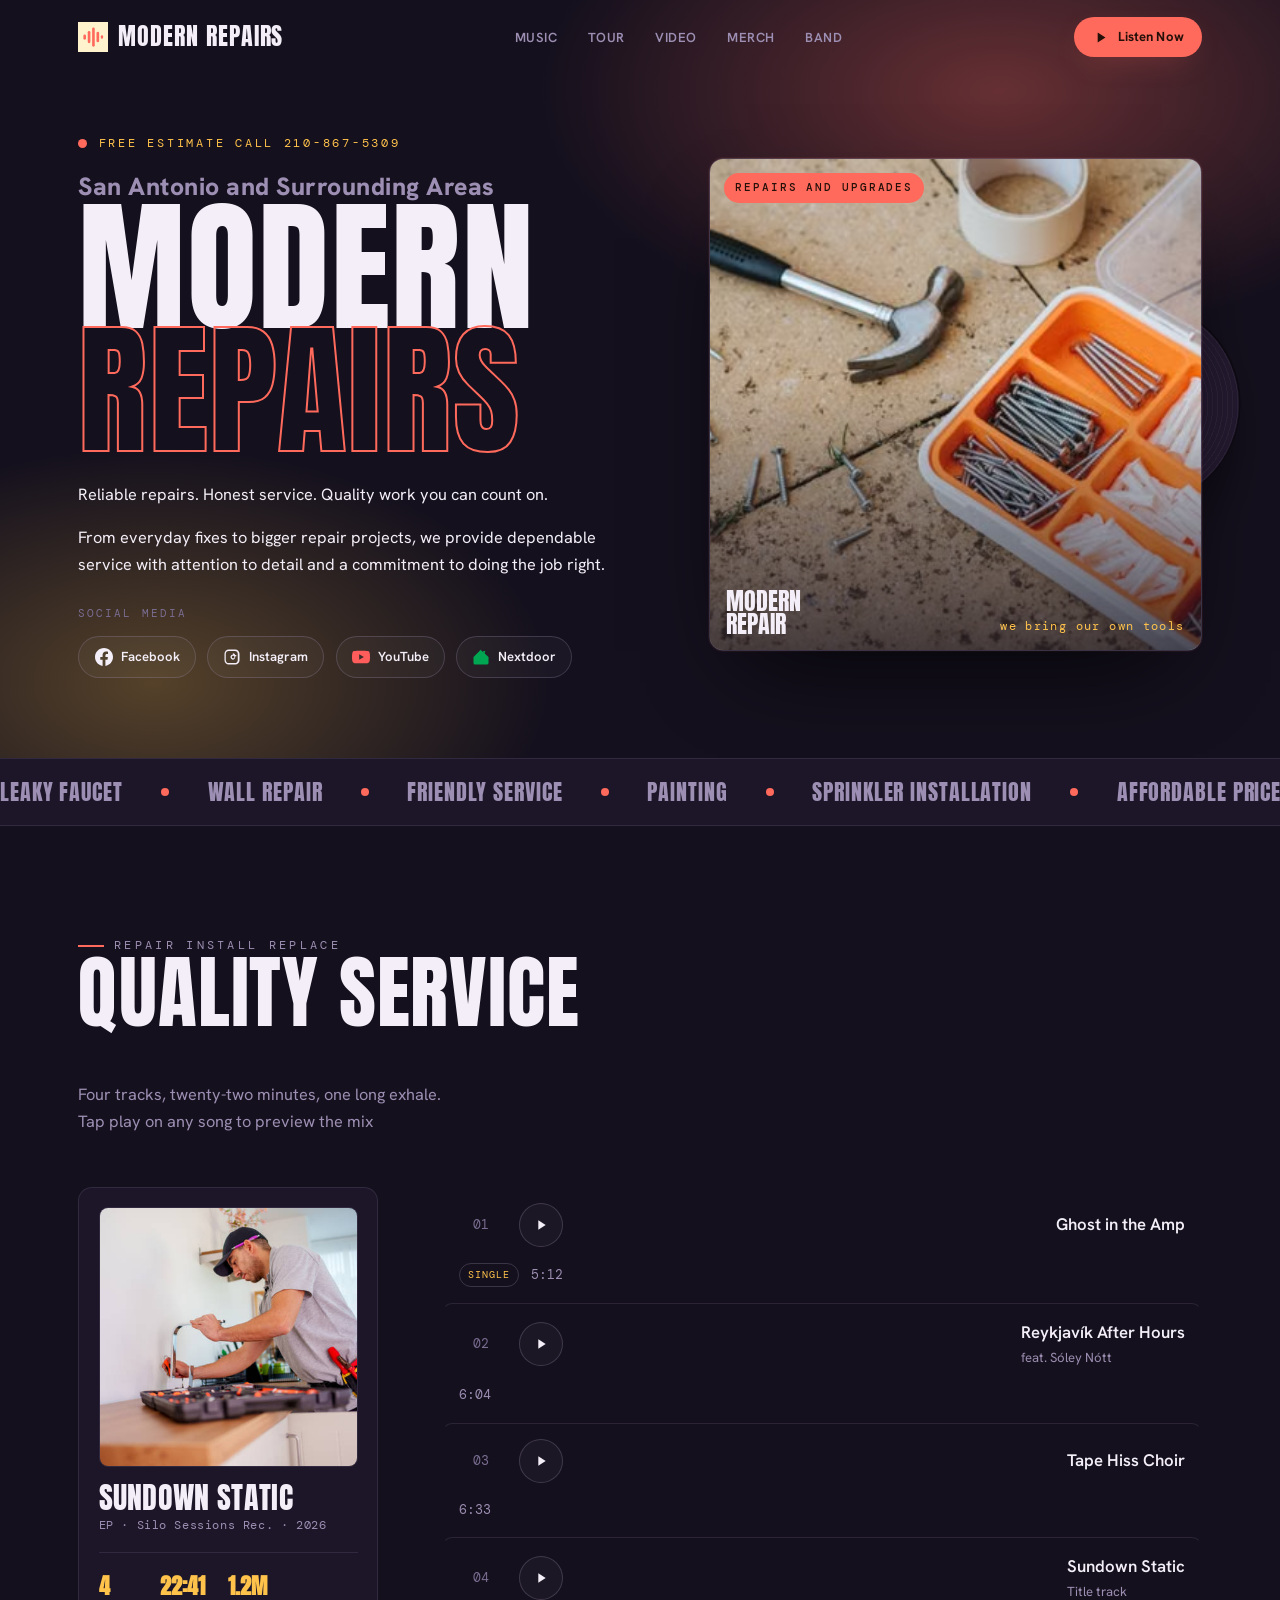
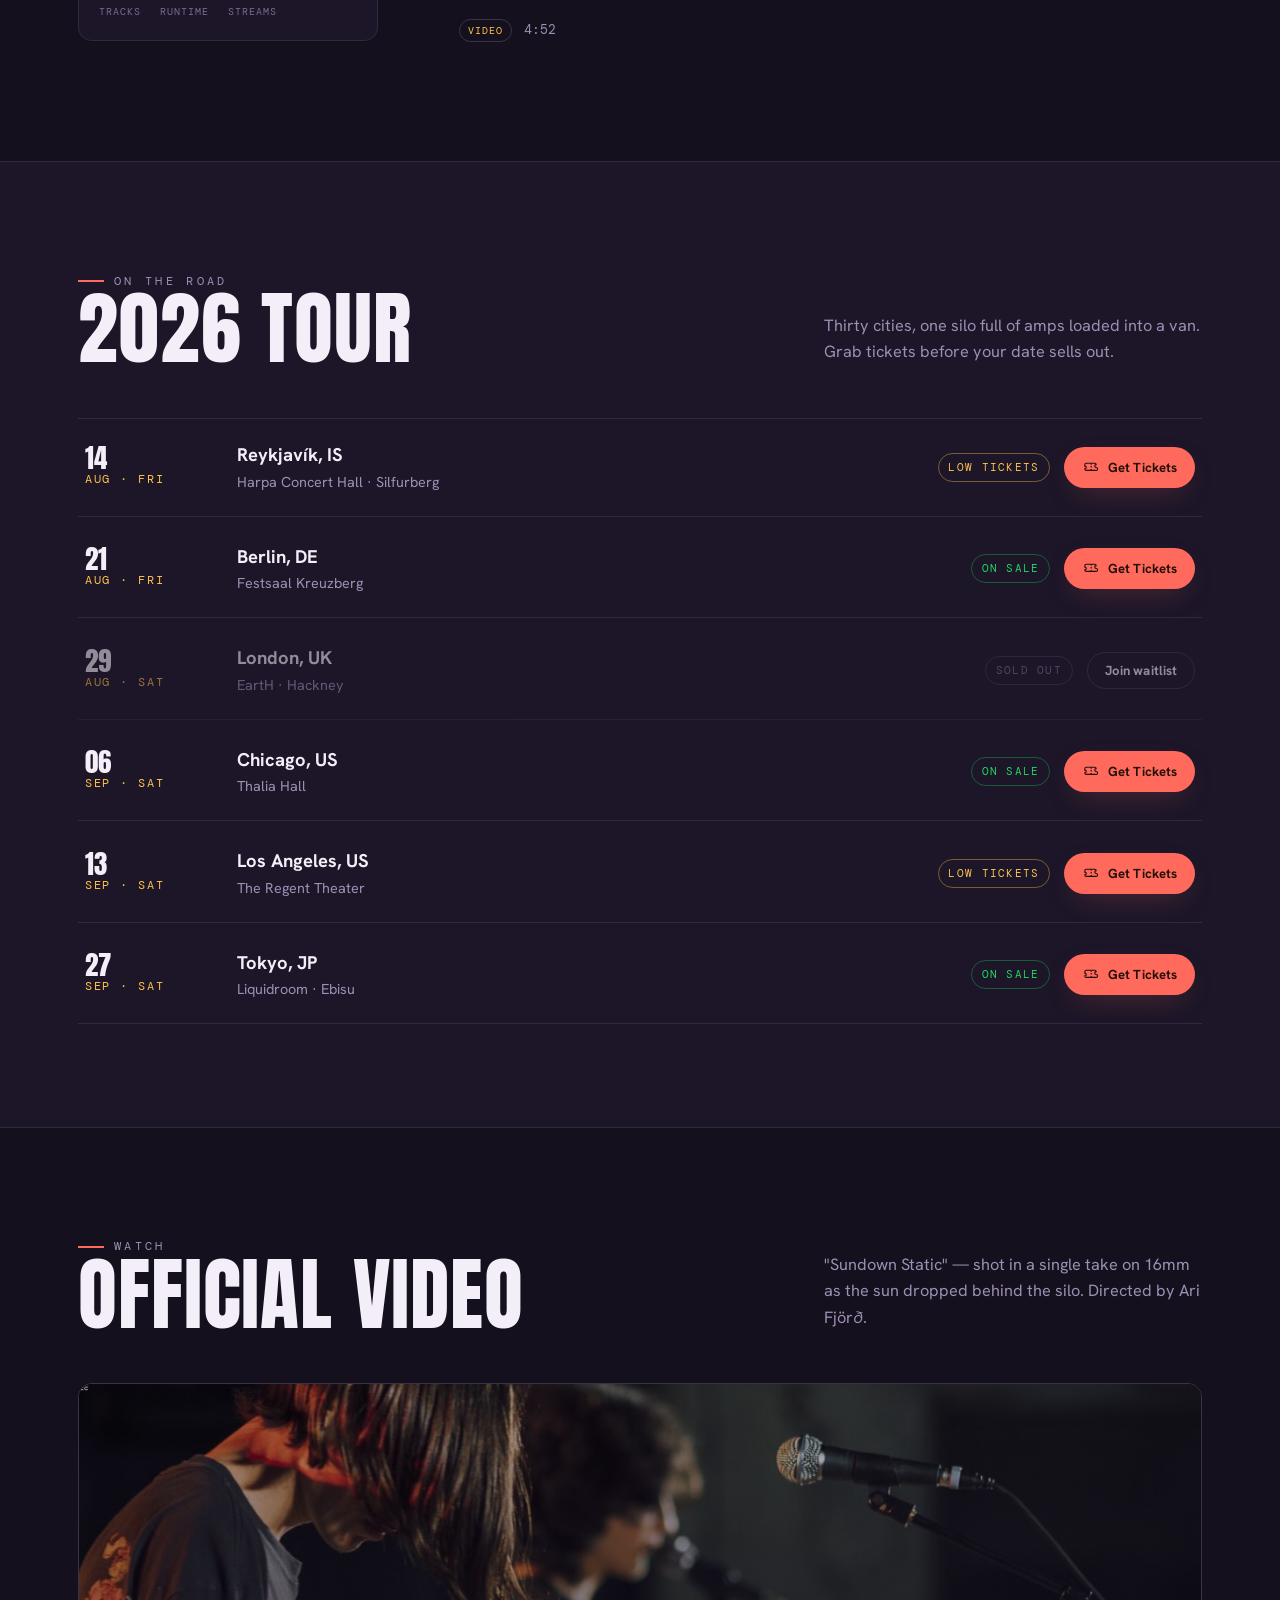
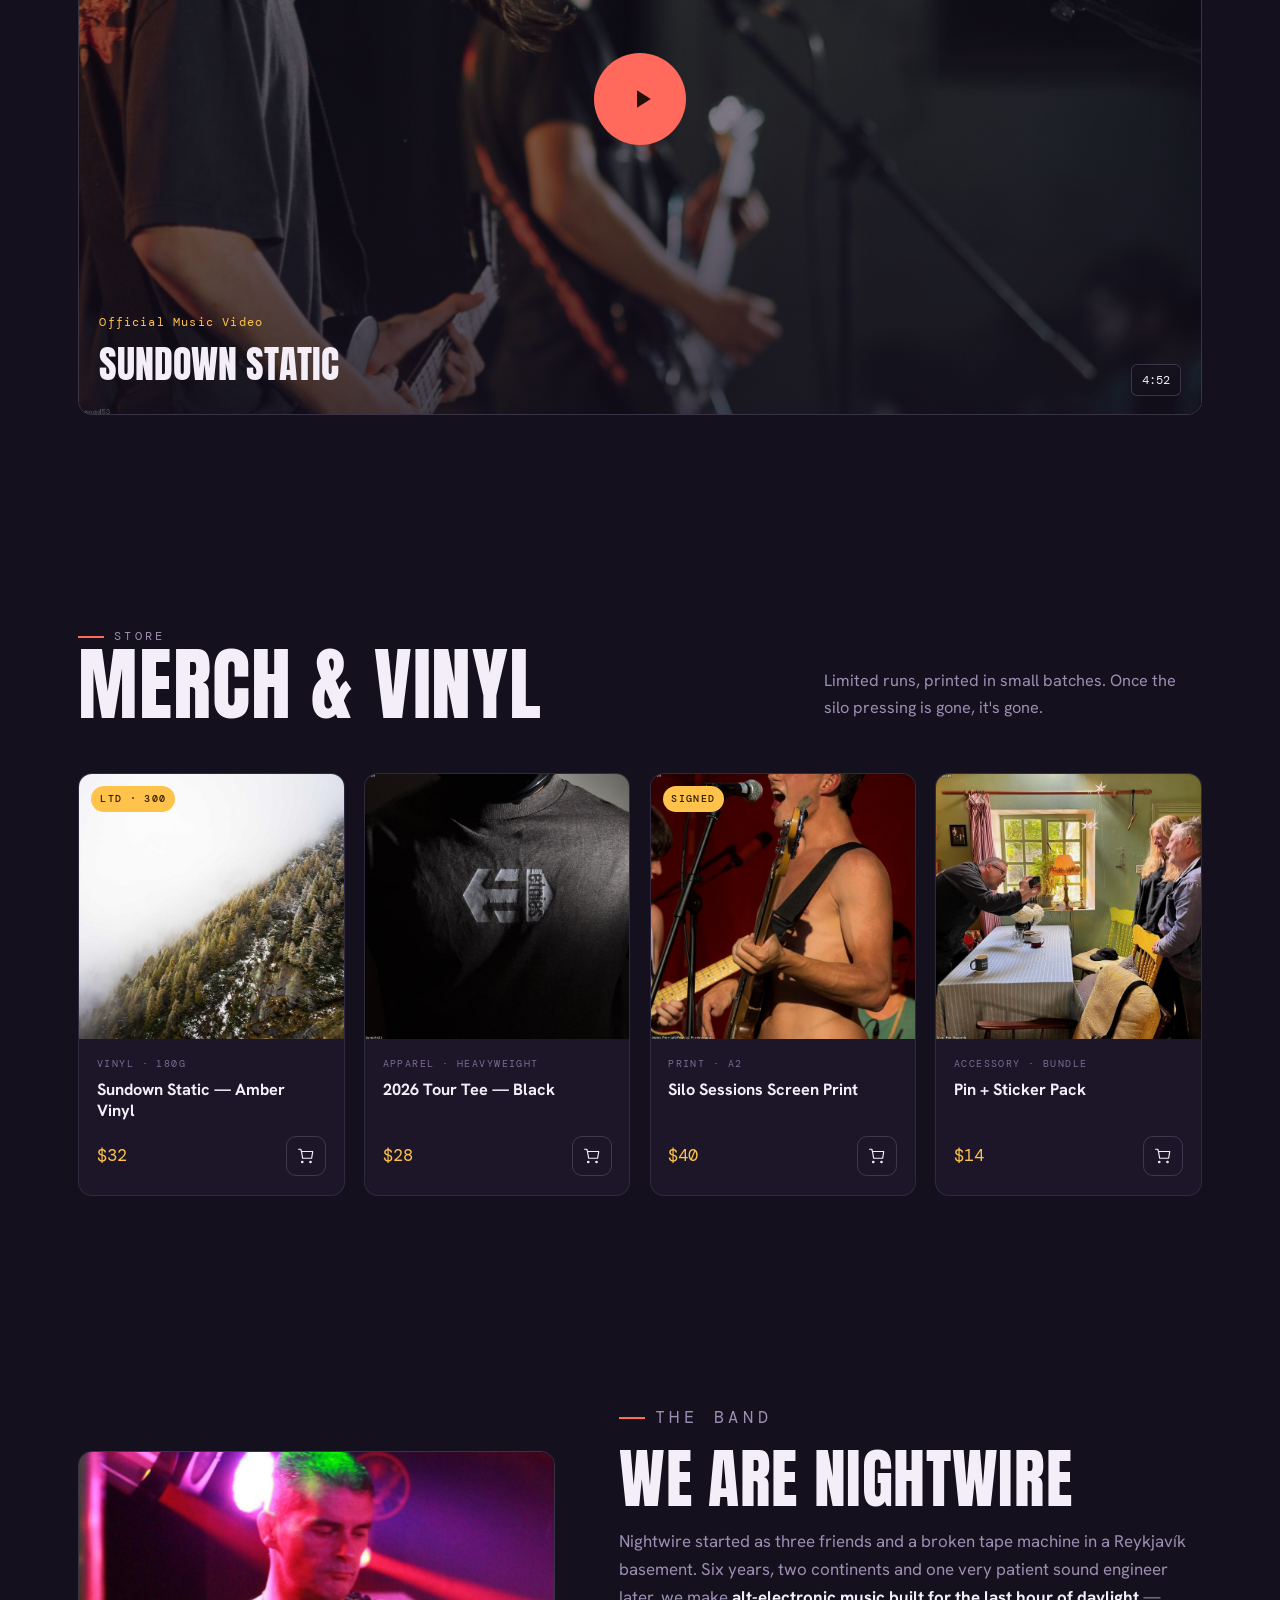
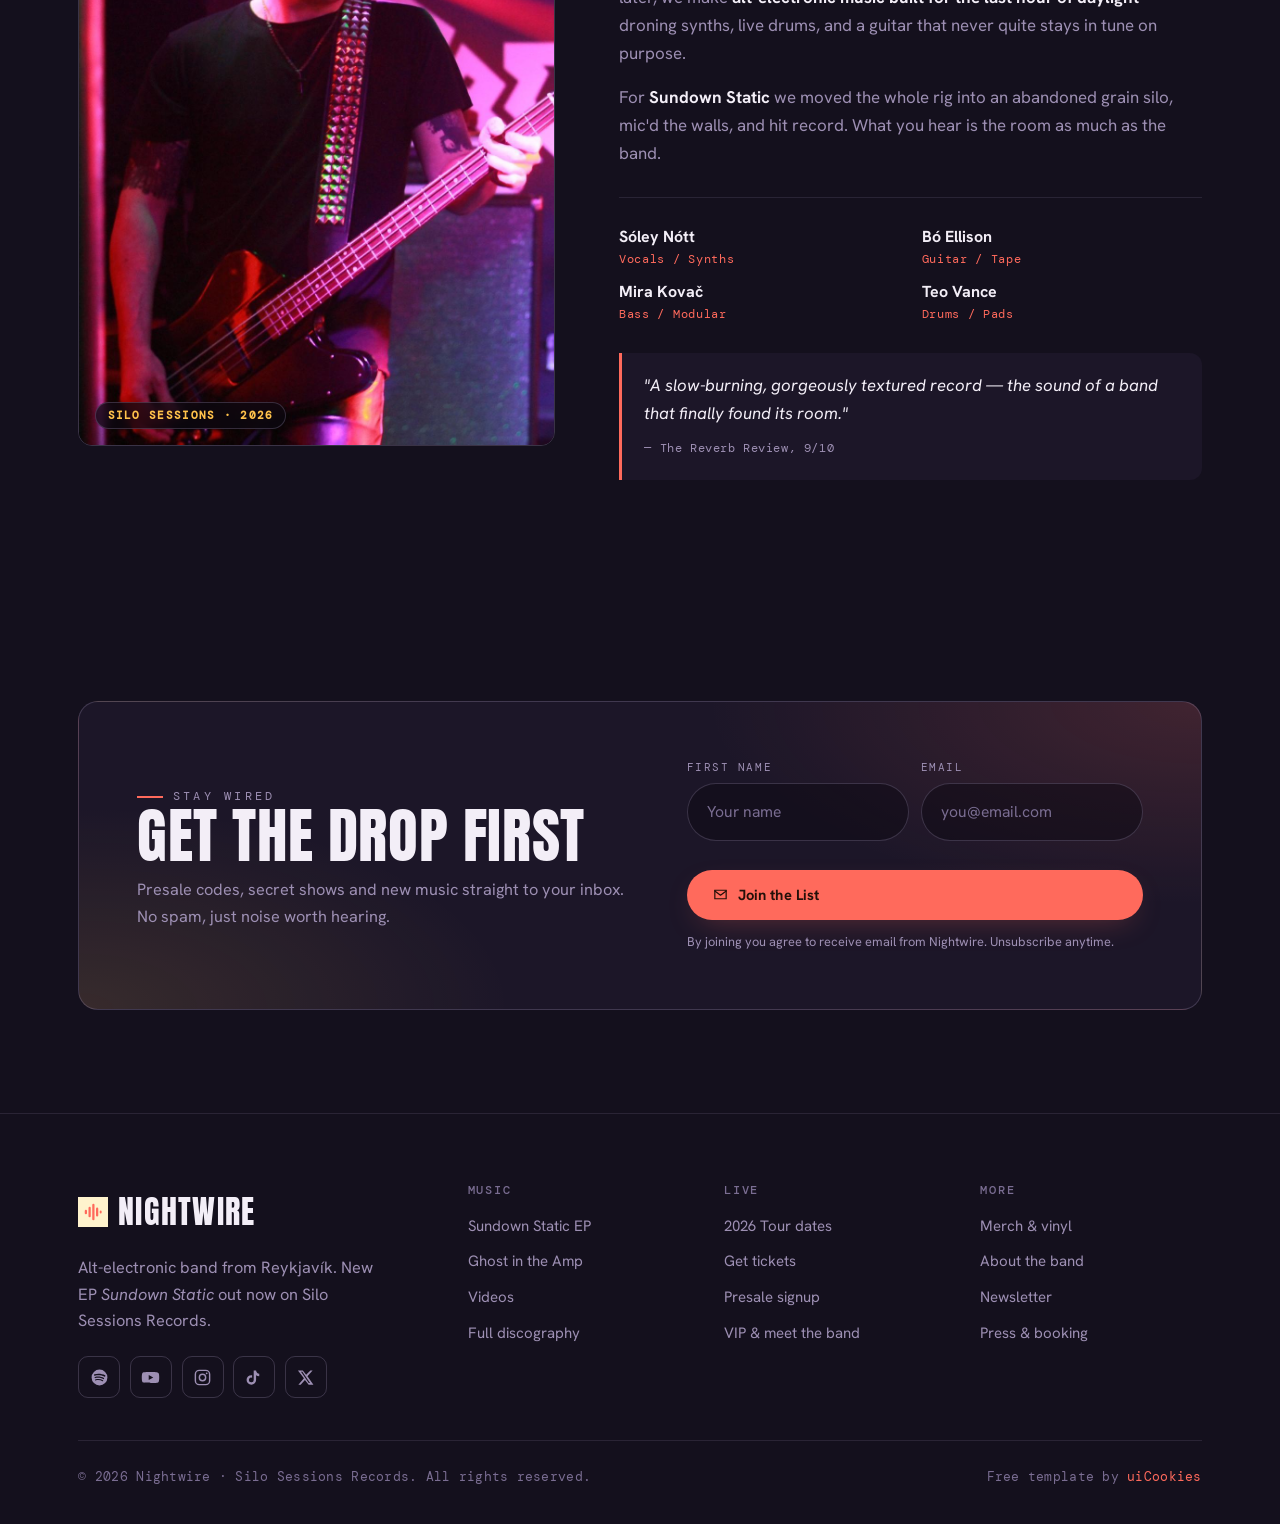
==== commit fc8b2f2f: "update1" ====
--- a/site2/index.html
+++ b/site2/index.html
@@ -14,7 +14,7 @@
 
   <meta charset="UTF-8">
   <meta name="viewport" content="width=device-width, initial-scale=1.0">
-  <title>Modern Repairs</title>
+  <title>Modern Repairs1</title>
   <meta name="description" content="Amplify is the official site of alt-electronic band Nightwire — new single Sundown Static out now, 2026 world tour dates, music videos, vinyl and merch.">
 
   <!-- Google Fonts: Anton (poster display) + Hanken Grotesk (body) + DM Mono (tracklist) -->
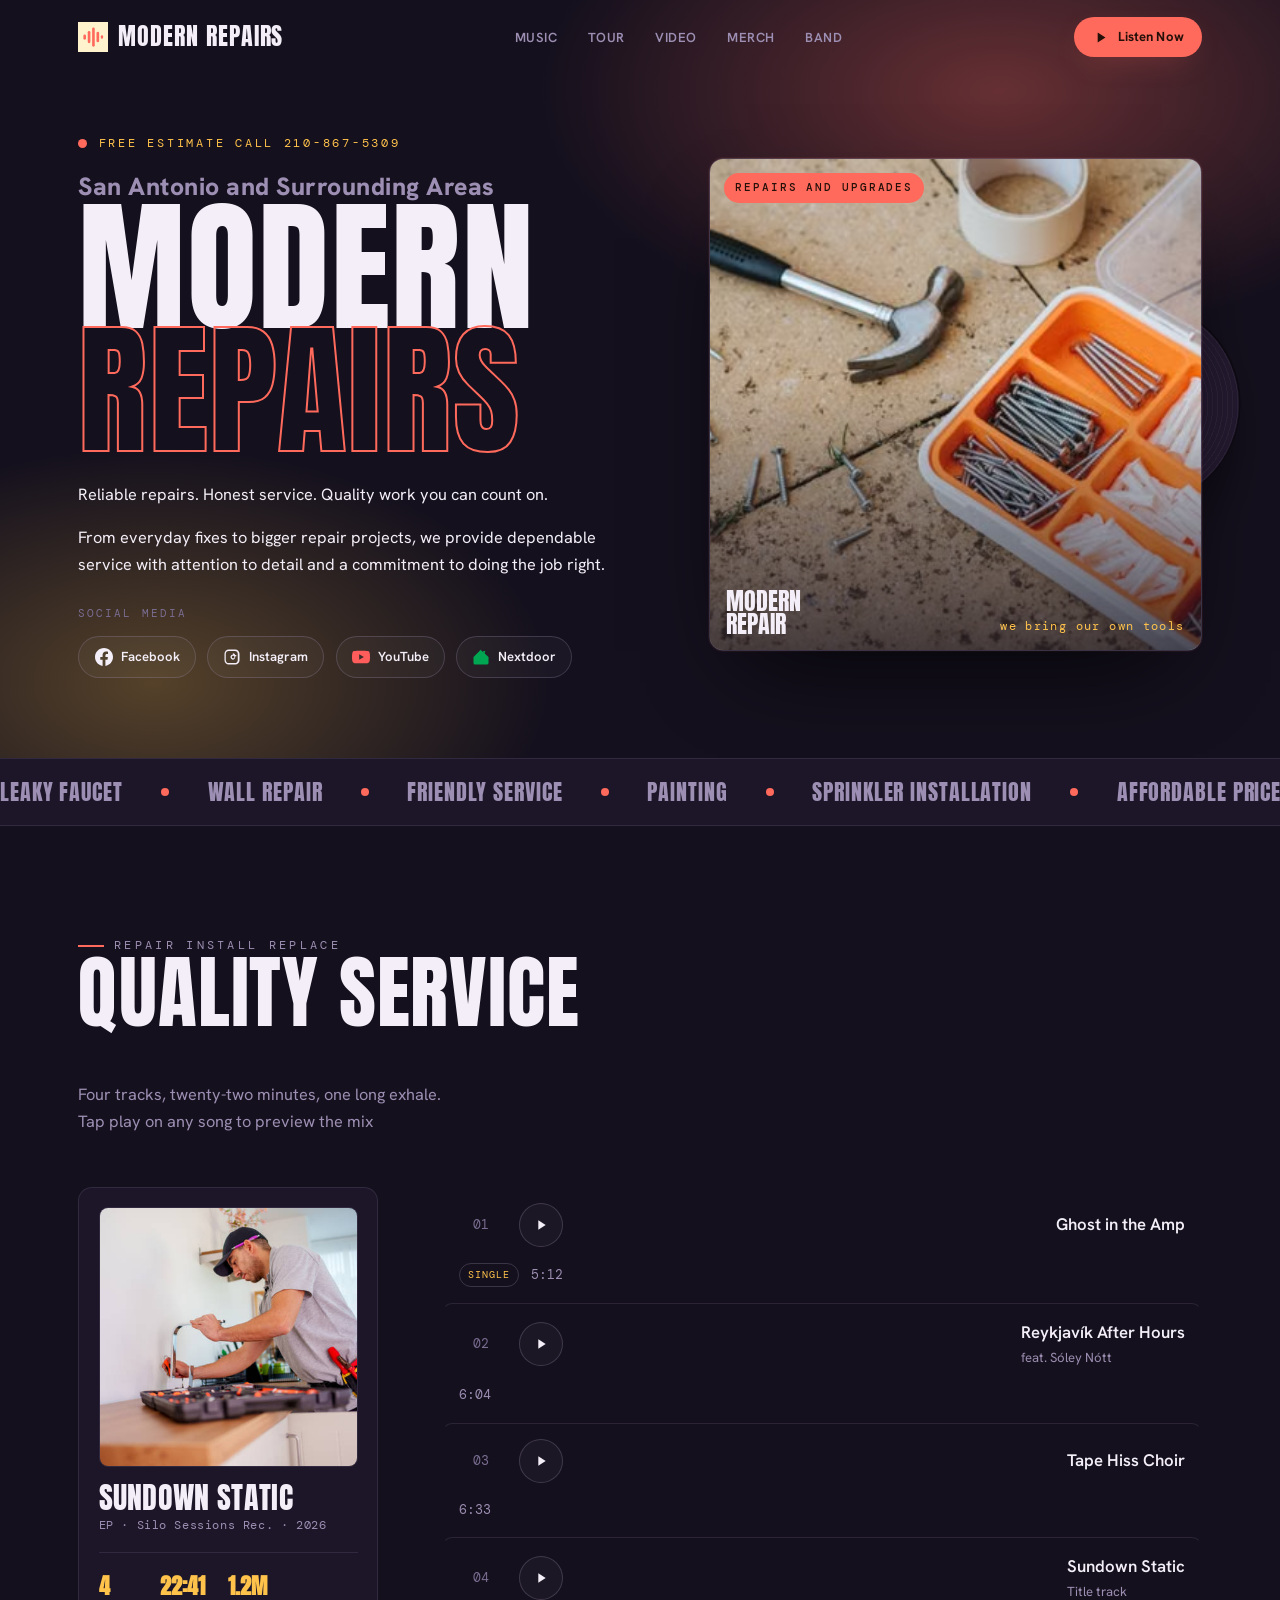
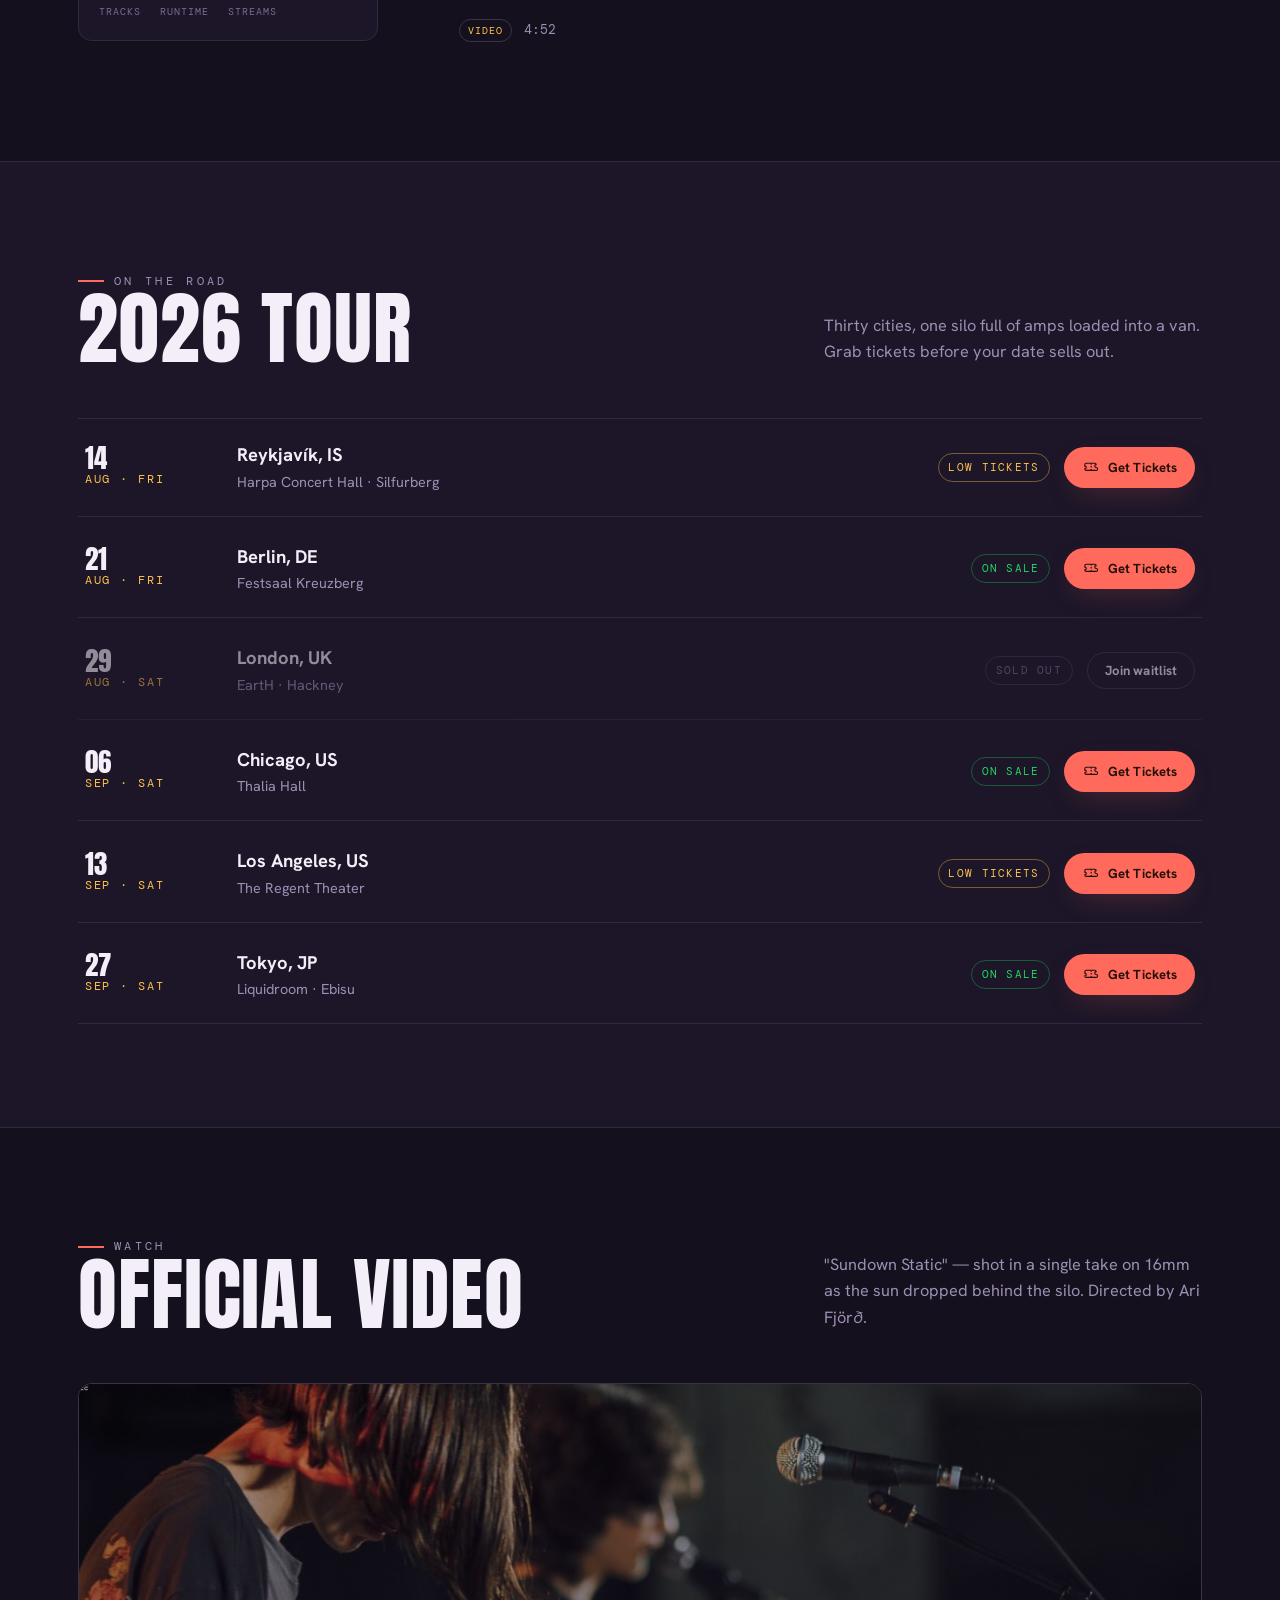
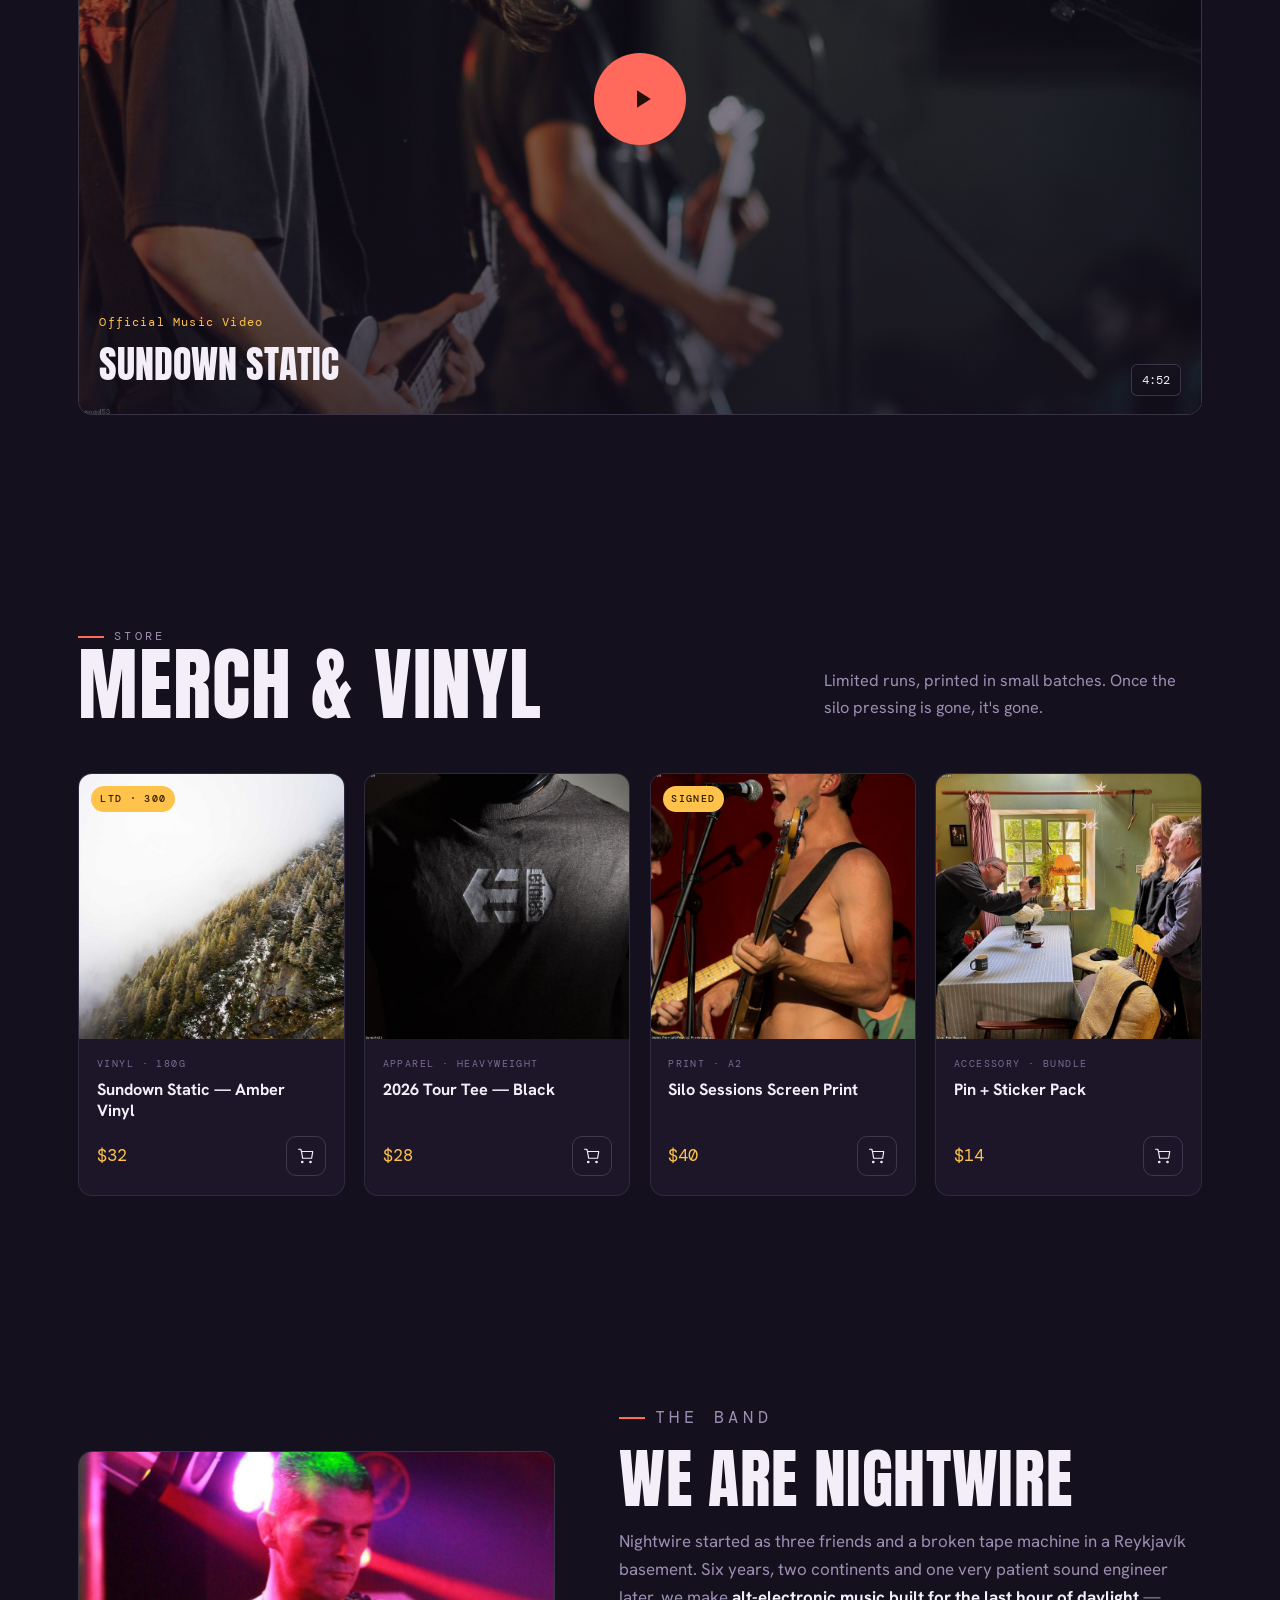
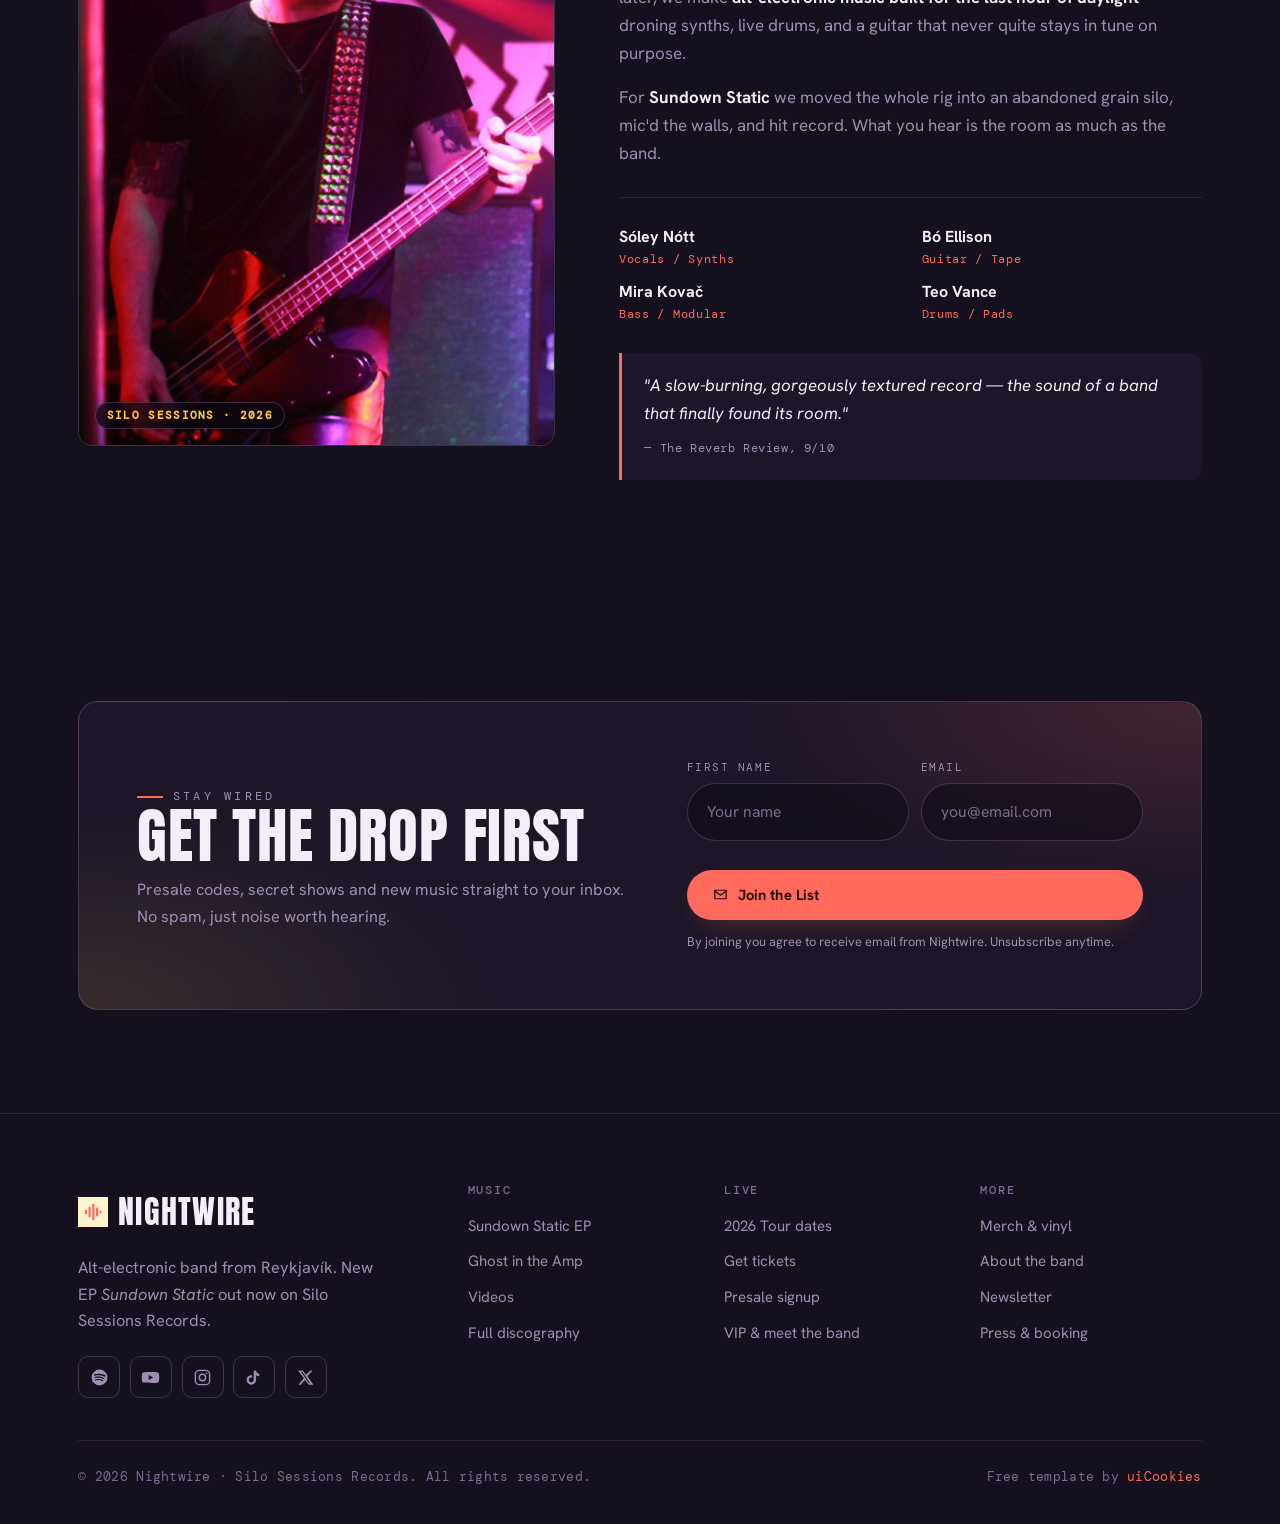
==== commit 5eba4186: "update1" ====
--- a/site2/index.html
+++ b/site2/index.html
@@ -14,7 +14,7 @@
 
   <meta charset="UTF-8">
   <meta name="viewport" content="width=device-width, initial-scale=1.0">
-  <title>Modern Repairs1</title>
+  <title>Modern Repairs</title>
   <meta name="description" content="Amplify is the official site of alt-electronic band Nightwire — new single Sundown Static out now, 2026 world tour dates, music videos, vinyl and merch.">
 
   <!-- Google Fonts: Anton (poster display) + Hanken Grotesk (body) + DM Mono (tracklist) -->
